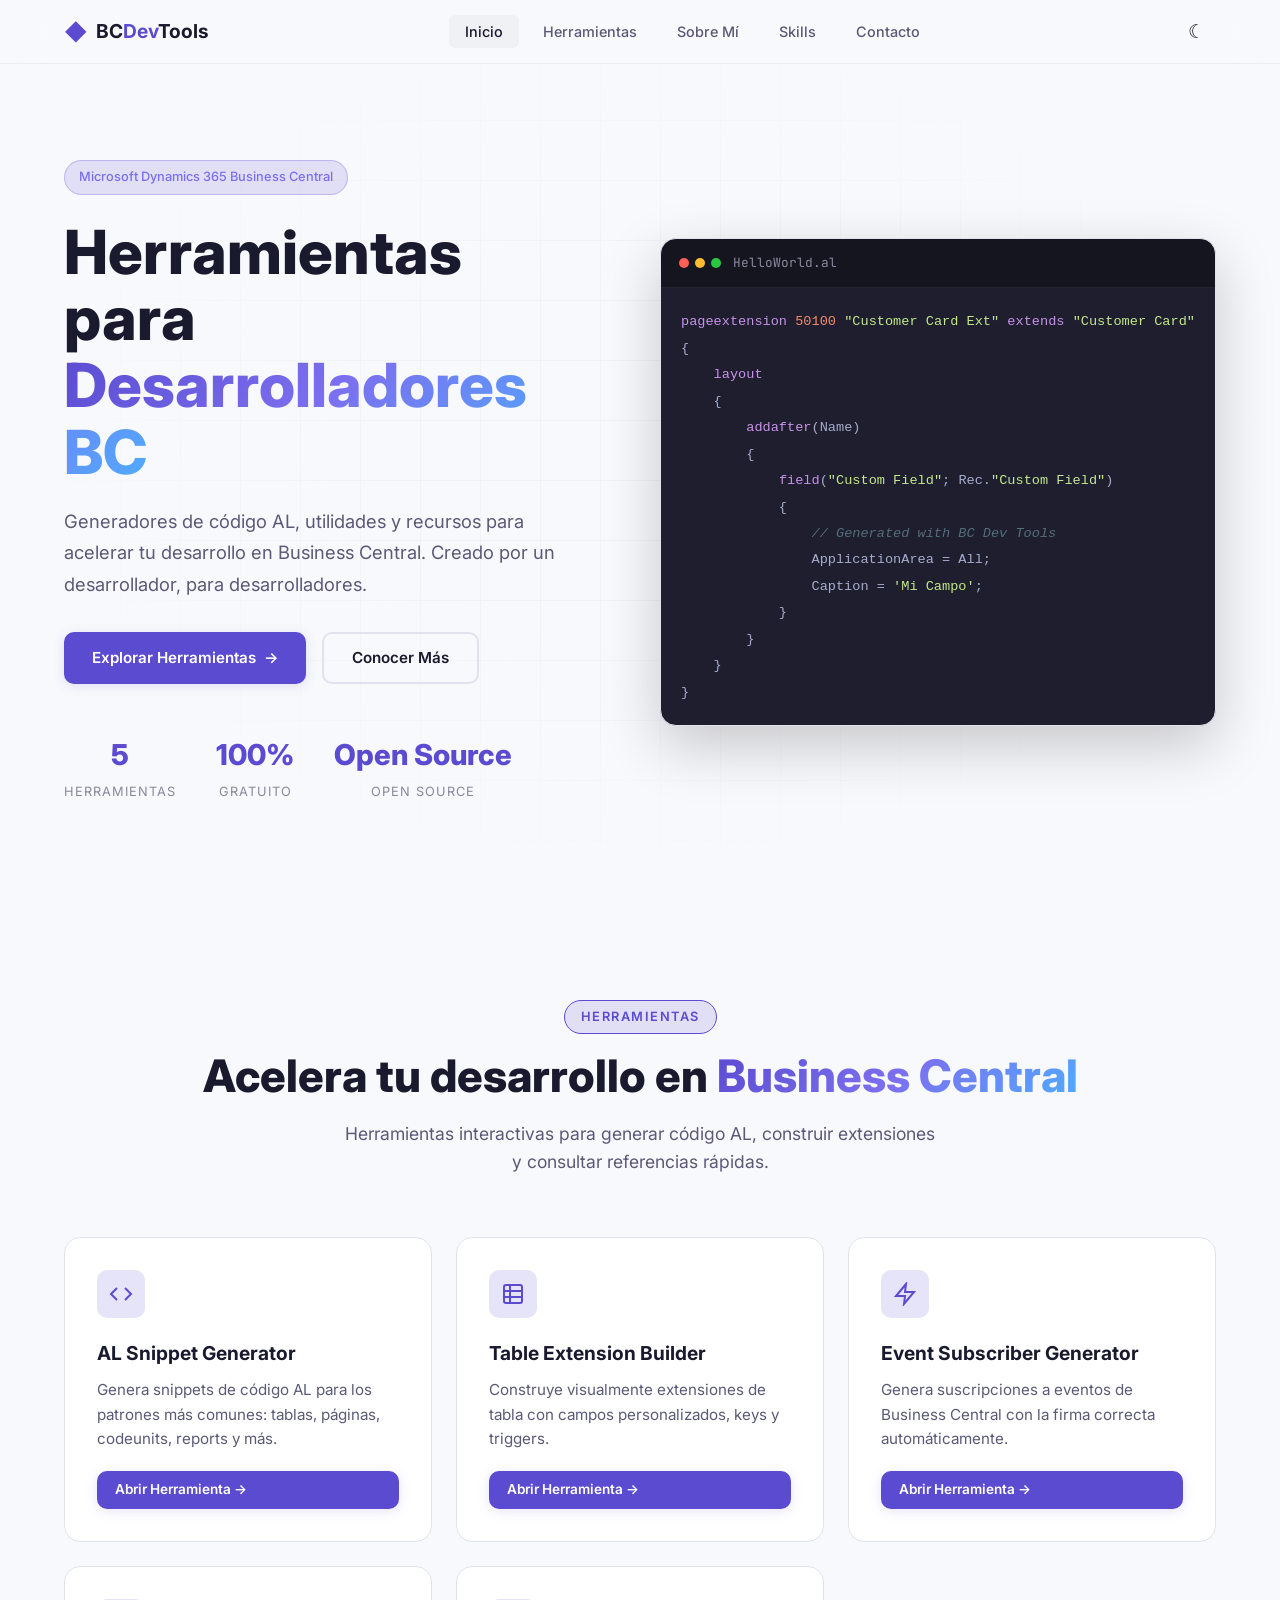
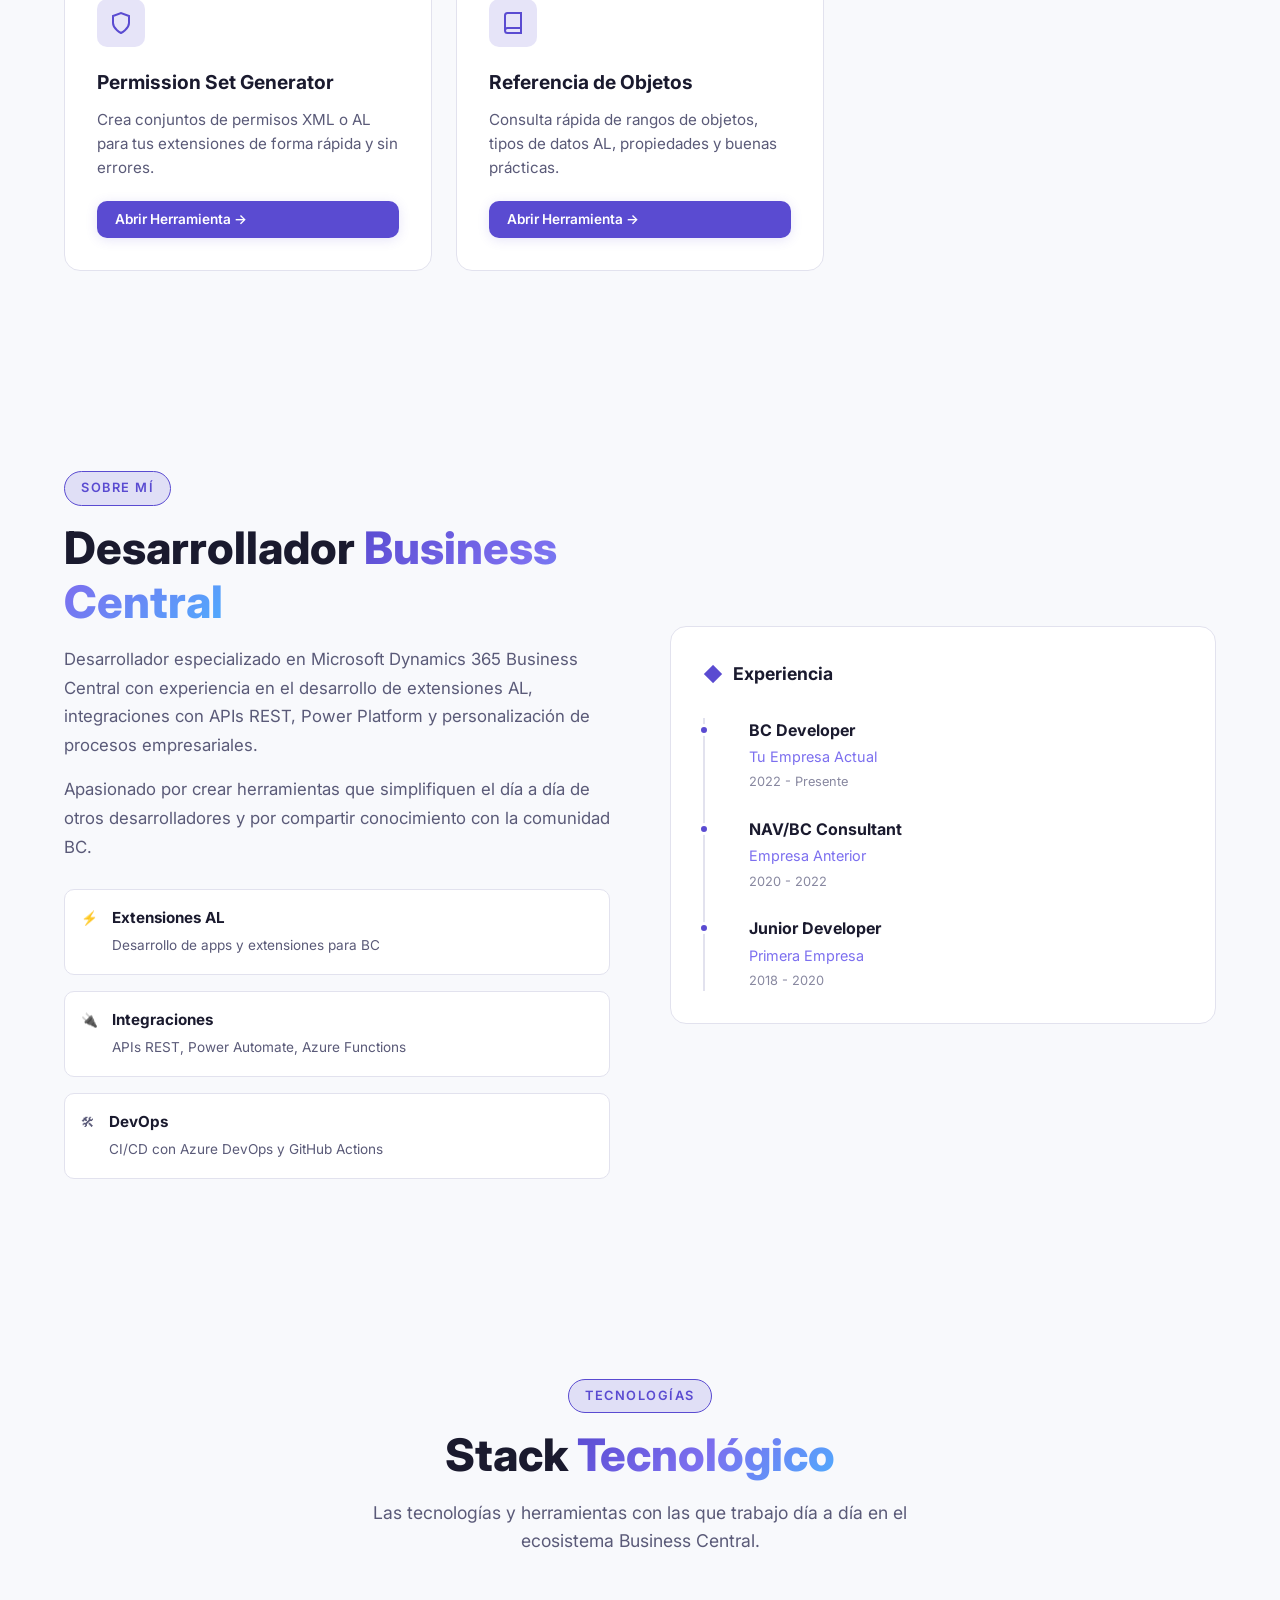
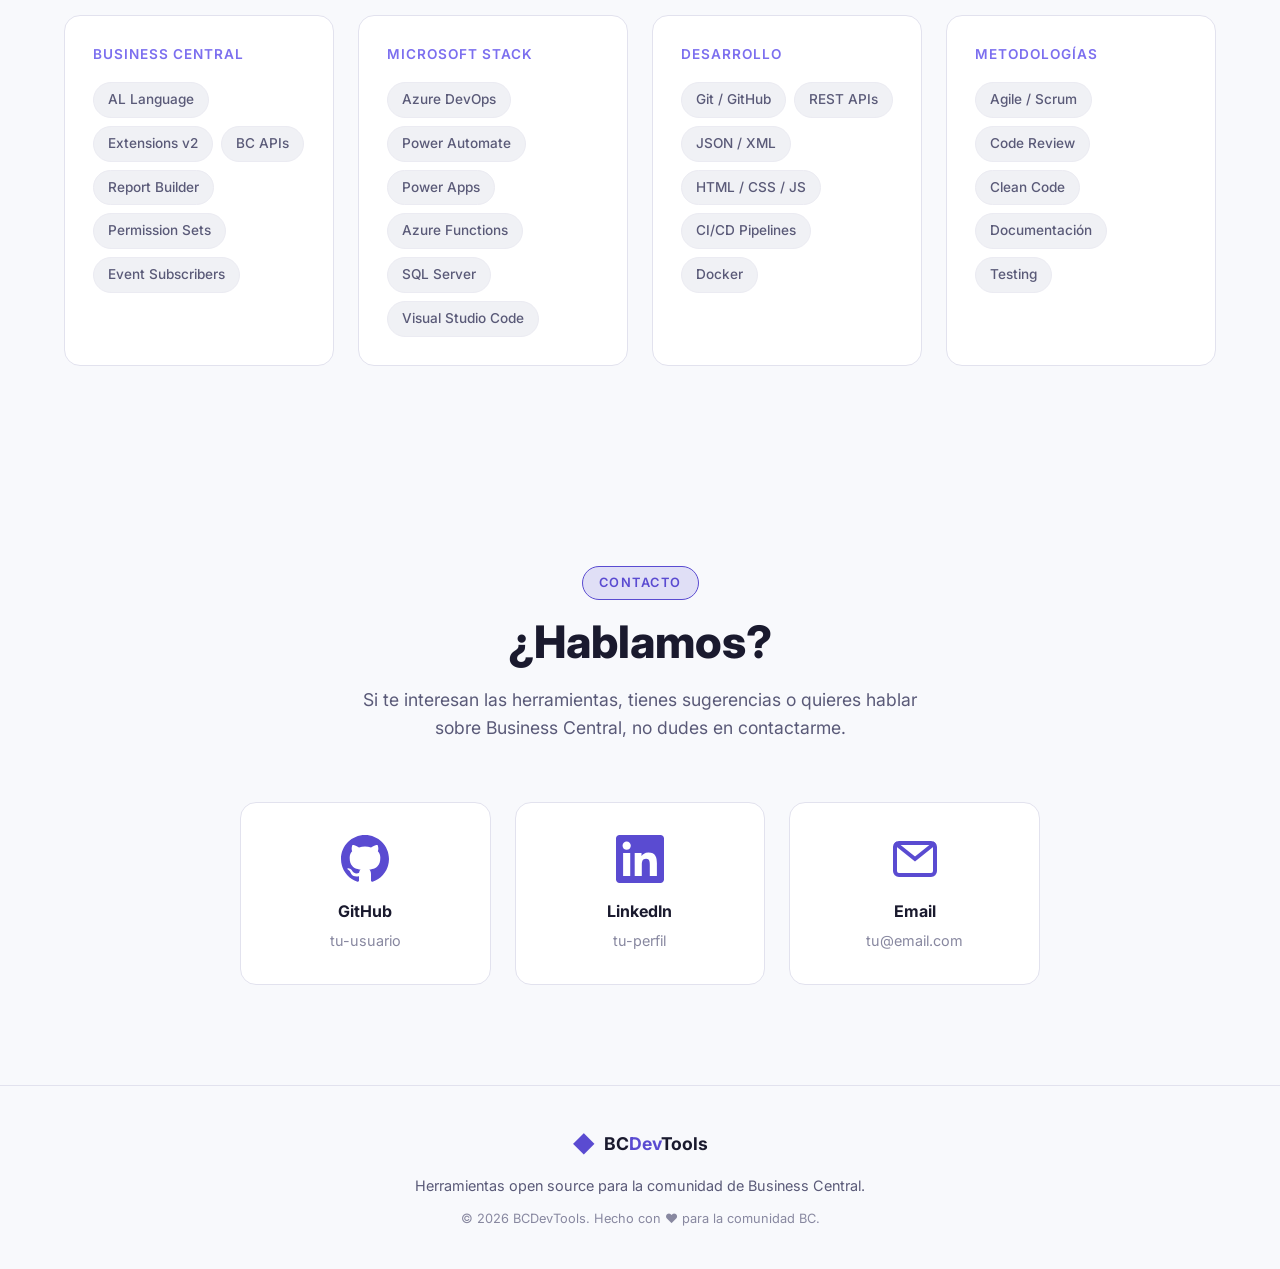
==== index.html @ c104f9b1 "Initial commit - BC Dev Tools portfolio Portfolio web con herramientas interactivas para desarrollad" ====
<!DOCTYPE html>
<html lang="es" data-theme="dark">
<head>
    <meta charset="UTF-8">
    <meta name="viewport" content="width=device-width, initial-scale=1.0">
    <meta name="description" content="Business Central Developer - Herramientas AL, Portfolio y Recursos para desarrolladores de Microsoft Dynamics 365 Business Central">
    <meta name="keywords" content="Business Central, AL Language, Microsoft Dynamics 365, ERP, Developer Tools">
    <title>BC Dev Tools | Business Central Developer Portfolio</title>
    <link rel="stylesheet" href="css/styles.css">
    <link rel="preconnect" href="https://fonts.googleapis.com">
    <link rel="preconnect" href="https://fonts.gstatic.com" crossorigin>
    <link href="https://fonts.googleapis.com/css2?family=Inter:wght@300;400;500;600;700;800&family=JetBrains+Mono:wght@400;500;600&display=swap" rel="stylesheet">
</head>
<body>
    <!-- Navigation -->
    <nav class="navbar" id="navbar">
        <div class="nav-container">
            <a href="#hero" class="nav-logo">
                <span class="logo-icon">&#9670;</span>
                <span class="logo-text">BC<span class="logo-accent">Dev</span>Tools</span>
            </a>
            <ul class="nav-links" id="navLinks">
                <li><a href="#hero" class="nav-link active">Inicio</a></li>
                <li><a href="#tools" class="nav-link">Herramientas</a></li>
                <li><a href="#about" class="nav-link">Sobre Mí</a></li>
                <li><a href="#skills" class="nav-link">Skills</a></li>
                <li><a href="#contact" class="nav-link">Contacto</a></li>
            </ul>
            <div class="nav-actions">
                <button class="theme-toggle" id="themeToggle" aria-label="Cambiar tema">
                    <span class="theme-icon sun">&#9788;</span>
                    <span class="theme-icon moon">&#9790;</span>
                </button>
                <button class="nav-hamburger" id="navHamburger" aria-label="Menú">
                    <span></span><span></span><span></span>
                </button>
            </div>
        </div>
    </nav>

    <!-- Hero Section -->
    <section class="hero" id="hero">
        <div class="hero-bg-grid"></div>
        <div class="container">
            <div class="hero-content">
                <div class="hero-badge">Microsoft Dynamics 365 Business Central</div>
                <h1 class="hero-title">
                    Herramientas para<br>
                    <span class="gradient-text">Desarrolladores BC</span>
                </h1>
                <p class="hero-subtitle">
                    Generadores de código AL, utilidades y recursos para acelerar
                    tu desarrollo en Business Central. Creado por un desarrollador, para desarrolladores.
                </p>
                <div class="hero-actions">
                    <a href="#tools" class="btn btn-primary">
                        <span>Explorar Herramientas</span>
                        <span class="btn-arrow">&rarr;</span>
                    </a>
                    <a href="#about" class="btn btn-outline">Conocer Más</a>
                </div>
                <div class="hero-stats">
                    <div class="stat">
                        <span class="stat-number" data-target="5">0</span>
                        <span class="stat-label">Herramientas</span>
                    </div>
                    <div class="stat">
                        <span class="stat-number" data-target="100" data-suffix="%">0</span>
                        <span class="stat-label">Gratuito</span>
                    </div>
                    <div class="stat">
                        <span class="stat-number" data-target="0" data-suffix="" data-text="Open Source">OS</span>
                        <span class="stat-label">Open Source</span>
                    </div>
                </div>
            </div>
            <div class="hero-visual">
                <div class="code-window">
                    <div class="code-header">
                        <div class="code-dots">
                            <span class="dot red"></span>
                            <span class="dot yellow"></span>
                            <span class="dot green"></span>
                        </div>
                        <span class="code-title">HelloWorld.al</span>
                    </div>
                    <pre class="code-body"><code><span class="kw">pageextension</span> <span class="num">50100</span> <span class="str">"Customer Card Ext"</span> <span class="kw">extends</span> <span class="str">"Customer Card"</span>
{
    <span class="kw">layout</span>
    {
        <span class="kw">addafter</span>(Name)
        {
            <span class="kw">field</span>(<span class="str">"Custom Field"</span>; Rec.<span class="str">"Custom Field"</span>)
            {
                <span class="cm">// Generated with BC Dev Tools</span>
                ApplicationArea = All;
                Caption = <span class="str">'Mi Campo'</span>;
            }
        }
    }
}</code></pre>
                </div>
            </div>
        </div>
    </section>

    <!-- Tools Section -->
    <section class="section tools-section" id="tools">
        <div class="container">
            <div class="section-header">
                <span class="section-badge">Herramientas</span>
                <h2 class="section-title">Acelera tu desarrollo en <span class="gradient-text">Business Central</span></h2>
                <p class="section-subtitle">Herramientas interactivas para generar código AL, construir extensiones y consultar referencias rápidas.</p>
            </div>

            <div class="tools-grid">
                <!-- Tool 1: AL Snippet Generator -->
                <div class="tool-card" data-tool="snippet-generator">
                    <div class="tool-card-icon">
                        <svg viewBox="0 0 24 24" fill="none" stroke="currentColor" stroke-width="2"><path d="M16 18l6-6-6-6"/><path d="M8 6l-6 6 6 6"/></svg>
                    </div>
                    <h3 class="tool-card-title">AL Snippet Generator</h3>
                    <p class="tool-card-desc">Genera snippets de código AL para los patrones más comunes: tablas, páginas, codeunits, reports y más.</p>
                    <button class="btn btn-sm btn-primary tool-open-btn" data-tool="snippet-generator">Abrir Herramienta &rarr;</button>
                </div>

                <!-- Tool 2: Table Extension Builder -->
                <div class="tool-card" data-tool="table-builder">
                    <div class="tool-card-icon">
                        <svg viewBox="0 0 24 24" fill="none" stroke="currentColor" stroke-width="2"><rect x="3" y="3" width="18" height="18" rx="2"/><path d="M3 9h18"/><path d="M3 15h18"/><path d="M9 3v18"/></svg>
                    </div>
                    <h3 class="tool-card-title">Table Extension Builder</h3>
                    <p class="tool-card-desc">Construye visualmente extensiones de tabla con campos personalizados, keys y triggers.</p>
                    <button class="btn btn-sm btn-primary tool-open-btn" data-tool="table-builder">Abrir Herramienta &rarr;</button>
                </div>

                <!-- Tool 3: Event Subscriber Generator -->
                <div class="tool-card" data-tool="event-generator">
                    <div class="tool-card-icon">
                        <svg viewBox="0 0 24 24" fill="none" stroke="currentColor" stroke-width="2"><path d="M13 2L3 14h9l-1 8 10-12h-9l1-8z"/></svg>
                    </div>
                    <h3 class="tool-card-title">Event Subscriber Generator</h3>
                    <p class="tool-card-desc">Genera suscripciones a eventos de Business Central con la firma correcta automáticamente.</p>
                    <button class="btn btn-sm btn-primary tool-open-btn" data-tool="event-generator">Abrir Herramienta &rarr;</button>
                </div>

                <!-- Tool 4: Permission Set Generator -->
                <div class="tool-card" data-tool="permission-generator">
                    <div class="tool-card-icon">
                        <svg viewBox="0 0 24 24" fill="none" stroke="currentColor" stroke-width="2"><path d="M12 22s8-4 8-10V5l-8-3-8 3v7c0 6 8 10 8 10z"/></svg>
                    </div>
                    <h3 class="tool-card-title">Permission Set Generator</h3>
                    <p class="tool-card-desc">Crea conjuntos de permisos XML o AL para tus extensiones de forma rápida y sin errores.</p>
                    <button class="btn btn-sm btn-primary tool-open-btn" data-tool="permission-generator">Abrir Herramienta &rarr;</button>
                </div>

                <!-- Tool 5: Object Reference -->
                <div class="tool-card" data-tool="object-reference">
                    <div class="tool-card-icon">
                        <svg viewBox="0 0 24 24" fill="none" stroke="currentColor" stroke-width="2"><path d="M4 19.5A2.5 2.5 0 016.5 17H20"/><path d="M6.5 2H20v20H6.5A2.5 2.5 0 014 19.5v-15A2.5 2.5 0 016.5 2z"/></svg>
                    </div>
                    <h3 class="tool-card-title">Referencia de Objetos</h3>
                    <p class="tool-card-desc">Consulta rápida de rangos de objetos, tipos de datos AL, propiedades y buenas prácticas.</p>
                    <button class="btn btn-sm btn-primary tool-open-btn" data-tool="object-reference">Abrir Herramienta &rarr;</button>
                </div>
            </div>
        </div>
    </section>

    <!-- Tool Modal / Workspace -->
    <div class="tool-modal" id="toolModal">
        <div class="tool-modal-content">
            <div class="tool-modal-header">
                <h3 class="tool-modal-title" id="toolModalTitle">Herramienta</h3>
                <button class="tool-modal-close" id="toolModalClose">&times;</button>
            </div>
            <div class="tool-modal-body" id="toolModalBody">
                <!-- Dynamic tool content loaded here -->
            </div>
        </div>
    </div>

    <!-- About Section -->
    <section class="section about-section" id="about">
        <div class="container">
            <div class="about-grid">
                <div class="about-content">
                    <span class="section-badge">Sobre Mí</span>
                    <h2 class="section-title">Desarrollador <span class="gradient-text">Business Central</span></h2>
                    <p class="about-text">
                        Desarrollador especializado en Microsoft Dynamics 365 Business Central con experiencia
                        en el desarrollo de extensiones AL, integraciones con APIs REST, Power Platform y
                        personalización de procesos empresariales.
                    </p>
                    <p class="about-text">
                        Apasionado por crear herramientas que simplifiquen el día a día de otros desarrolladores
                        y por compartir conocimiento con la comunidad BC.
                    </p>
                    <div class="about-highlights">
                        <div class="highlight">
                            <span class="highlight-icon">&#9889;</span>
                            <div>
                                <strong>Extensiones AL</strong>
                                <span>Desarrollo de apps y extensiones para BC</span>
                            </div>
                        </div>
                        <div class="highlight">
                            <span class="highlight-icon">&#128268;</span>
                            <div>
                                <strong>Integraciones</strong>
                                <span>APIs REST, Power Automate, Azure Functions</span>
                            </div>
                        </div>
                        <div class="highlight">
                            <span class="highlight-icon">&#128736;</span>
                            <div>
                                <strong>DevOps</strong>
                                <span>CI/CD con Azure DevOps y GitHub Actions</span>
                            </div>
                        </div>
                    </div>
                </div>
                <div class="about-visual">
                    <div class="experience-card">
                        <div class="exp-header">
                            <span class="exp-icon">&#9670;</span>
                            <span class="exp-title">Experiencia</span>
                        </div>
                        <div class="exp-timeline">
                            <div class="exp-item">
                                <div class="exp-dot"></div>
                                <div class="exp-info">
                                    <span class="exp-role">BC Developer</span>
                                    <span class="exp-company">Tu Empresa Actual</span>
                                    <span class="exp-date">2022 - Presente</span>
                                </div>
                            </div>
                            <div class="exp-item">
                                <div class="exp-dot"></div>
                                <div class="exp-info">
                                    <span class="exp-role">NAV/BC Consultant</span>
                                    <span class="exp-company">Empresa Anterior</span>
                                    <span class="exp-date">2020 - 2022</span>
                                </div>
                            </div>
                            <div class="exp-item">
                                <div class="exp-dot"></div>
                                <div class="exp-info">
                                    <span class="exp-role">Junior Developer</span>
                                    <span class="exp-company">Primera Empresa</span>
                                    <span class="exp-date">2018 - 2020</span>
                                </div>
                            </div>
                        </div>
                    </div>
                </div>
            </div>
        </div>
    </section>

    <!-- Skills Section -->
    <section class="section skills-section" id="skills">
        <div class="container">
            <div class="section-header">
                <span class="section-badge">Tecnologías</span>
                <h2 class="section-title">Stack <span class="gradient-text">Tecnológico</span></h2>
                <p class="section-subtitle">Las tecnologías y herramientas con las que trabajo día a día en el ecosistema Business Central.</p>
            </div>
            <div class="skills-grid">
                <div class="skill-category">
                    <h4 class="skill-cat-title">Business Central</h4>
                    <div class="skill-tags">
                        <span class="skill-tag">AL Language</span>
                        <span class="skill-tag">Extensions v2</span>
                        <span class="skill-tag">BC APIs</span>
                        <span class="skill-tag">Report Builder</span>
                        <span class="skill-tag">Permission Sets</span>
                        <span class="skill-tag">Event Subscribers</span>
                    </div>
                </div>
                <div class="skill-category">
                    <h4 class="skill-cat-title">Microsoft Stack</h4>
                    <div class="skill-tags">
                        <span class="skill-tag">Azure DevOps</span>
                        <span class="skill-tag">Power Automate</span>
                        <span class="skill-tag">Power Apps</span>
                        <span class="skill-tag">Azure Functions</span>
                        <span class="skill-tag">SQL Server</span>
                        <span class="skill-tag">Visual Studio Code</span>
                    </div>
                </div>
                <div class="skill-category">
                    <h4 class="skill-cat-title">Desarrollo</h4>
                    <div class="skill-tags">
                        <span class="skill-tag">Git / GitHub</span>
                        <span class="skill-tag">REST APIs</span>
                        <span class="skill-tag">JSON / XML</span>
                        <span class="skill-tag">HTML / CSS / JS</span>
                        <span class="skill-tag">CI/CD Pipelines</span>
                        <span class="skill-tag">Docker</span>
                    </div>
                </div>
                <div class="skill-category">
                    <h4 class="skill-cat-title">Metodologías</h4>
                    <div class="skill-tags">
                        <span class="skill-tag">Agile / Scrum</span>
                        <span class="skill-tag">Code Review</span>
                        <span class="skill-tag">Clean Code</span>
                        <span class="skill-tag">Documentación</span>
                        <span class="skill-tag">Testing</span>
                    </div>
                </div>
            </div>
        </div>
    </section>

    <!-- Contact Section -->
    <section class="section contact-section" id="contact">
        <div class="container">
            <div class="section-header">
                <span class="section-badge">Contacto</span>
                <h2 class="section-title">¿Hablamos?</h2>
                <p class="section-subtitle">Si te interesan las herramientas, tienes sugerencias o quieres hablar sobre Business Central, no dudes en contactarme.</p>
            </div>
            <div class="contact-grid">
                <a href="https://github.com/tu-usuario" target="_blank" rel="noopener" class="contact-card">
                    <div class="contact-icon">
                        <svg viewBox="0 0 24 24" fill="currentColor"><path d="M12 0c-6.626 0-12 5.373-12 12 0 5.302 3.438 9.8 8.207 11.387.599.111.793-.261.793-.577v-2.234c-3.338.726-4.033-1.416-4.033-1.416-.546-1.387-1.333-1.756-1.333-1.756-1.089-.745.083-.729.083-.729 1.205.084 1.839 1.237 1.839 1.237 1.07 1.834 2.807 1.304 3.492.997.107-.775.418-1.305.762-1.604-2.665-.305-5.467-1.334-5.467-5.931 0-1.311.469-2.381 1.236-3.221-.124-.303-.535-1.524.117-3.176 0 0 1.008-.322 3.301 1.23.957-.266 1.983-.399 3.003-.404 1.02.005 2.047.138 3.006.404 2.291-1.552 3.297-1.23 3.297-1.23.653 1.653.242 2.874.118 3.176.77.84 1.235 1.911 1.235 3.221 0 4.609-2.807 5.624-5.479 5.921.43.372.823 1.102.823 2.222v3.293c0 .319.192.694.801.576 4.765-1.589 8.199-6.086 8.199-11.386 0-6.627-5.373-12-12-12z"/></svg>
                    </div>
                    <span class="contact-label">GitHub</span>
                    <span class="contact-value">tu-usuario</span>
                </a>
                <a href="https://linkedin.com/in/tu-perfil" target="_blank" rel="noopener" class="contact-card">
                    <div class="contact-icon">
                        <svg viewBox="0 0 24 24" fill="currentColor"><path d="M20.447 20.452h-3.554v-5.569c0-1.328-.027-3.037-1.852-3.037-1.853 0-2.136 1.445-2.136 2.939v5.667H9.351V9h3.414v1.561h.046c.477-.9 1.637-1.85 3.37-1.85 3.601 0 4.267 2.37 4.267 5.455v6.286zM5.337 7.433c-1.144 0-2.063-.926-2.063-2.065 0-1.138.92-2.063 2.063-2.063 1.14 0 2.064.925 2.064 2.063 0 1.139-.925 2.065-2.064 2.065zm1.782 13.019H3.555V9h3.564v11.452zM22.225 0H1.771C.792 0 0 .774 0 1.729v20.542C0 23.227.792 24 1.771 24h20.451C23.2 24 24 23.227 24 22.271V1.729C24 .774 23.2 0 22.222 0h.003z"/></svg>
                    </div>
                    <span class="contact-label">LinkedIn</span>
                    <span class="contact-value">tu-perfil</span>
                </a>
                <a href="mailto:tu@email.com" class="contact-card">
                    <div class="contact-icon">
                        <svg viewBox="0 0 24 24" fill="none" stroke="currentColor" stroke-width="2"><rect x="2" y="4" width="20" height="16" rx="2"/><path d="M22 4l-10 8L2 4"/></svg>
                    </div>
                    <span class="contact-label">Email</span>
                    <span class="contact-value">tu@email.com</span>
                </a>
            </div>
        </div>
    </section>

    <!-- Footer -->
    <footer class="footer">
        <div class="container">
            <div class="footer-content">
                <div class="footer-logo">
                    <span class="logo-icon">&#9670;</span>
                    <span class="logo-text">BC<span class="logo-accent">Dev</span>Tools</span>
                </div>
                <p class="footer-text">Herramientas open source para la comunidad de Business Central.</p>
                <p class="footer-copy">&copy; 2026 BCDevTools. Hecho con &hearts; para la comunidad BC.</p>
            </div>
        </div>
    </footer>

    <script src="js/tools/snippet-generator.js"></script>
    <script src="js/tools/table-builder.js"></script>
    <script src="js/tools/event-generator.js"></script>
    <script src="js/tools/permission-generator.js"></script>
    <script src="js/tools/object-reference.js"></script>
    <script src="js/app.js"></script>
</body>
</html>
---- css/styles.css ----
/* ============================================
   CSS Variables & Themes
   ============================================ */
:root {
    --font-sans: 'Inter', -apple-system, BlinkMacSystemFont, sans-serif;
    --font-mono: 'JetBrains Mono', 'Fira Code', monospace;

    --radius-sm: 6px;
    --radius-md: 10px;
    --radius-lg: 16px;
    --radius-xl: 24px;

    --shadow-sm: 0 1px 3px rgba(0, 0, 0, 0.08);
    --shadow-md: 0 4px 12px rgba(0, 0, 0, 0.12);
    --shadow-lg: 0 8px 30px rgba(0, 0, 0, 0.16);
    --shadow-xl: 0 20px 60px rgba(0, 0, 0, 0.2);

    --transition-fast: 150ms ease;
    --transition-base: 250ms ease;
    --transition-slow: 400ms ease;

    --nav-height: 64px;
}

[data-theme="dark"] {
    --bg-primary: #0a0a0f;
    --bg-secondary: #12121a;
    --bg-tertiary: #1a1a26;
    --bg-card: #15151f;
    --bg-card-hover: #1c1c2a;
    --bg-elevated: #1e1e2e;

    --text-primary: #e8e8f0;
    --text-secondary: #9898b0;
    --text-tertiary: #6a6a82;
    --text-inverse: #0a0a0f;

    --border-primary: #2a2a3c;
    --border-secondary: #22222f;

    --accent-primary: #6c5ce7;
    --accent-secondary: #a29bfe;
    --accent-gradient: linear-gradient(135deg, #6c5ce7 0%, #a29bfe 50%, #74b9ff 100%);
    --accent-glow: rgba(108, 92, 231, 0.3);

    --success: #00b894;
    --warning: #fdcb6e;
    --error: #ff7675;

    --code-bg: #0d0d14;
    --code-kw: #c792ea;
    --code-str: #c3e88d;
    --code-num: #f78c6c;
    --code-cm: #546e7a;

    --nav-bg: rgba(10, 10, 15, 0.85);
}

[data-theme="light"] {
    --bg-primary: #f8f9fc;
    --bg-secondary: #ffffff;
    --bg-tertiary: #f0f1f5;
    --bg-card: #ffffff;
    --bg-card-hover: #f5f5fa;
    --bg-elevated: #ffffff;

    --text-primary: #1a1a2e;
    --text-secondary: #5a5a78;
    --text-tertiary: #8888a0;
    --text-inverse: #ffffff;

    --border-primary: #e2e2ee;
    --border-secondary: #ebebf2;

    --accent-primary: #5a4bd1;
    --accent-secondary: #7c6fef;
    --accent-gradient: linear-gradient(135deg, #5a4bd1 0%, #7c6fef 50%, #4facfe 100%);
    --accent-glow: rgba(90, 75, 209, 0.15);

    --success: #00a884;
    --warning: #e8b830;
    --error: #e05050;

    --code-bg: #1e1e2e;
    --code-kw: #c792ea;
    --code-str: #c3e88d;
    --code-num: #f78c6c;
    --code-cm: #546e7a;

    --nav-bg: rgba(248, 249, 252, 0.85);
}

/* ============================================
   Reset & Base
   ============================================ */
*, *::before, *::after {
    margin: 0;
    padding: 0;
    box-sizing: border-box;
}

html {
    scroll-behavior: smooth;
    scroll-padding-top: var(--nav-height);
}

body {
    font-family: var(--font-sans);
    background: var(--bg-primary);
    color: var(--text-primary);
    line-height: 1.6;
    overflow-x: hidden;
    -webkit-font-smoothing: antialiased;
}

a {
    color: inherit;
    text-decoration: none;
}

ul { list-style: none; }
img { max-width: 100%; display: block; }
button { cursor: pointer; border: none; background: none; font: inherit; color: inherit; }

.container {
    max-width: 1200px;
    margin: 0 auto;
    padding: 0 24px;
}

.section {
    padding: 100px 0;
}

/* ============================================
   Typography
   ============================================ */
.gradient-text {
    background: var(--accent-gradient);
    -webkit-background-clip: text;
    -webkit-text-fill-color: transparent;
    background-clip: text;
}

.section-header {
    text-align: center;
    margin-bottom: 60px;
}

.section-badge {
    display: inline-block;
    padding: 6px 16px;
    border-radius: 100px;
    font-size: 0.8rem;
    font-weight: 600;
    text-transform: uppercase;
    letter-spacing: 1.5px;
    color: var(--accent-primary);
    background: var(--accent-glow);
    border: 1px solid var(--accent-primary);
    margin-bottom: 16px;
}

.section-title {
    font-size: clamp(2rem, 4vw, 2.8rem);
    font-weight: 800;
    line-height: 1.2;
    margin-bottom: 16px;
}

.section-subtitle {
    font-size: 1.1rem;
    color: var(--text-secondary);
    max-width: 600px;
    margin: 0 auto;
}

/* ============================================
   Buttons
   ============================================ */
.btn {
    display: inline-flex;
    align-items: center;
    gap: 8px;
    padding: 12px 28px;
    border-radius: var(--radius-md);
    font-weight: 600;
    font-size: 0.95rem;
    transition: all var(--transition-base);
    white-space: nowrap;
}

.btn-primary {
    background: var(--accent-primary);
    color: #fff;
    box-shadow: 0 2px 12px var(--accent-glow);
}

.btn-primary:hover {
    background: var(--accent-secondary);
    transform: translateY(-1px);
    box-shadow: 0 4px 20px var(--accent-glow);
}

.btn-outline {
    border: 2px solid var(--border-primary);
    color: var(--text-primary);
}

.btn-outline:hover {
    border-color: var(--accent-primary);
    color: var(--accent-primary);
}

.btn-sm {
    padding: 8px 18px;
    font-size: 0.85rem;
}

.btn-arrow {
    transition: transform var(--transition-fast);
}

.btn:hover .btn-arrow {
    transform: translateX(4px);
}

/* ============================================
   Navigation
   ============================================ */
.navbar {
    position: fixed;
    top: 0;
    left: 0;
    right: 0;
    height: var(--nav-height);
    background: var(--nav-bg);
    backdrop-filter: blur(20px);
    -webkit-backdrop-filter: blur(20px);
    border-bottom: 1px solid var(--border-secondary);
    z-index: 1000;
    transition: all var(--transition-base);
}

.navbar.scrolled {
    box-shadow: var(--shadow-md);
}

.nav-container {
    max-width: 1200px;
    margin: 0 auto;
    padding: 0 24px;
    height: 100%;
    display: flex;
    align-items: center;
    justify-content: space-between;
}

.nav-logo {
    display: flex;
    align-items: center;
    gap: 8px;
    font-weight: 700;
    font-size: 1.2rem;
}

.logo-icon {
    color: var(--accent-primary);
    font-size: 1.4rem;
}

.logo-accent {
    color: var(--accent-primary);
}

.nav-links {
    display: flex;
    gap: 8px;
}

.nav-link {
    padding: 8px 16px;
    border-radius: var(--radius-sm);
    font-size: 0.9rem;
    font-weight: 500;
    color: var(--text-secondary);
    transition: all var(--transition-fast);
}

.nav-link:hover,
.nav-link.active {
    color: var(--text-primary);
    background: var(--bg-tertiary);
}

.nav-actions {
    display: flex;
    align-items: center;
    gap: 8px;
}

.theme-toggle {
    width: 40px;
    height: 40px;
    border-radius: var(--radius-sm);
    display: flex;
    align-items: center;
    justify-content: center;
    transition: all var(--transition-fast);
    position: relative;
}

.theme-toggle:hover {
    background: var(--bg-tertiary);
}

.theme-icon {
    font-size: 1.2rem;
    position: absolute;
    transition: all var(--transition-base);
}

[data-theme="dark"] .theme-icon.sun { opacity: 1; transform: rotate(0); }
[data-theme="dark"] .theme-icon.moon { opacity: 0; transform: rotate(-90deg); }
[data-theme="light"] .theme-icon.sun { opacity: 0; transform: rotate(90deg); }
[data-theme="light"] .theme-icon.moon { opacity: 1; transform: rotate(0); }

.nav-hamburger {
    display: none;
    flex-direction: column;
    gap: 5px;
    width: 28px;
    padding: 4px 0;
}

.nav-hamburger span {
    display: block;
    height: 2px;
    background: var(--text-primary);
    border-radius: 2px;
    transition: all var(--transition-base);
}

.nav-hamburger.active span:nth-child(1) { transform: rotate(45deg) translate(5px, 5px); }
.nav-hamburger.active span:nth-child(2) { opacity: 0; }
.nav-hamburger.active span:nth-child(3) { transform: rotate(-45deg) translate(5px, -5px); }

/* ============================================
   Hero
   ============================================ */
.hero {
    min-height: 100vh;
    display: flex;
    align-items: center;
    padding-top: var(--nav-height);
    position: relative;
    overflow: hidden;
}

.hero-bg-grid {
    position: absolute;
    inset: 0;
    background-image:
        linear-gradient(var(--border-secondary) 1px, transparent 1px),
        linear-gradient(90deg, var(--border-secondary) 1px, transparent 1px);
    background-size: 60px 60px;
    mask-image: radial-gradient(ellipse at center, black 30%, transparent 70%);
    -webkit-mask-image: radial-gradient(ellipse at center, black 30%, transparent 70%);
    opacity: 0.5;
}

.hero .container {
    display: grid;
    grid-template-columns: 1fr 1fr;
    gap: 60px;
    align-items: center;
    position: relative;
    z-index: 1;
}

.hero-badge {
    display: inline-block;
    padding: 6px 14px;
    border-radius: 100px;
    font-size: 0.8rem;
    font-weight: 500;
    color: var(--accent-secondary);
    background: var(--accent-glow);
    border: 1px solid rgba(108, 92, 231, 0.3);
    margin-bottom: 24px;
}

.hero-title {
    font-size: clamp(2.5rem, 5vw, 3.8rem);
    font-weight: 800;
    line-height: 1.1;
    margin-bottom: 20px;
}

.hero-subtitle {
    font-size: 1.15rem;
    color: var(--text-secondary);
    line-height: 1.7;
    margin-bottom: 32px;
    max-width: 520px;
}

.hero-actions {
    display: flex;
    gap: 16px;
    margin-bottom: 48px;
}

.hero-stats {
    display: flex;
    gap: 40px;
}

.stat {
    text-align: center;
}

.stat-number {
    display: block;
    font-size: 1.8rem;
    font-weight: 800;
    color: var(--accent-primary);
}

.stat-label {
    font-size: 0.8rem;
    color: var(--text-tertiary);
    text-transform: uppercase;
    letter-spacing: 1px;
}

/* Code Window */
.code-window {
    background: var(--code-bg);
    border-radius: var(--radius-lg);
    overflow: hidden;
    box-shadow: var(--shadow-xl);
    border: 1px solid var(--border-primary);
}

.code-header {
    display: flex;
    align-items: center;
    gap: 12px;
    padding: 14px 18px;
    background: rgba(0, 0, 0, 0.3);
    border-bottom: 1px solid rgba(255, 255, 255, 0.06);
}

.code-dots {
    display: flex;
    gap: 6px;
}

.dot {
    width: 10px;
    height: 10px;
    border-radius: 50%;
}

.dot.red { background: #ff5f57; }
.dot.yellow { background: #febc2e; }
.dot.green { background: #28c840; }

.code-title {
    font-family: var(--font-mono);
    font-size: 0.8rem;
    color: var(--text-tertiary);
}

.code-body {
    padding: 20px;
    overflow-x: auto;
    font-family: var(--font-mono);
    font-size: 0.85rem;
    line-height: 1.8;
    color: #a6accd;
}

.code-body .kw { color: var(--code-kw); }
.code-body .str { color: var(--code-str); }
.code-body .num { color: var(--code-num); }
.code-body .cm { color: var(--code-cm); font-style: italic; }

/* ============================================
   Tools Section
   ============================================ */
.tools-grid {
    display: grid;
    grid-template-columns: repeat(auto-fill, minmax(340px, 1fr));
    gap: 24px;
}

.tool-card {
    background: var(--bg-card);
    border: 1px solid var(--border-primary);
    border-radius: var(--radius-lg);
    padding: 32px;
    transition: all var(--transition-base);
    display: flex;
    flex-direction: column;
}

.tool-card:hover {
    background: var(--bg-card-hover);
    border-color: var(--accent-primary);
    transform: translateY(-4px);
    box-shadow: 0 8px 30px var(--accent-glow);
}

.tool-card-icon {
    width: 48px;
    height: 48px;
    border-radius: var(--radius-md);
    background: var(--accent-glow);
    display: flex;
    align-items: center;
    justify-content: center;
    margin-bottom: 20px;
}

.tool-card-icon svg {
    width: 24px;
    height: 24px;
    color: var(--accent-primary);
}

.tool-card-title {
    font-size: 1.2rem;
    font-weight: 700;
    margin-bottom: 10px;
}

.tool-card-desc {
    color: var(--text-secondary);
    font-size: 0.95rem;
    line-height: 1.6;
    margin-bottom: 20px;
    flex: 1;
}

/* ============================================
   Tool Modal
   ============================================ */
.tool-modal {
    position: fixed;
    inset: 0;
    z-index: 2000;
    display: flex;
    align-items: center;
    justify-content: center;
    background: rgba(0, 0, 0, 0.6);
    backdrop-filter: blur(8px);
    opacity: 0;
    visibility: hidden;
    transition: all var(--transition-base);
}

.tool-modal.active {
    opacity: 1;
    visibility: visible;
}

.tool-modal-content {
    width: 90%;
    max-width: 900px;
    max-height: 85vh;
    background: var(--bg-elevated);
    border: 1px solid var(--border-primary);
    border-radius: var(--radius-xl);
    overflow: hidden;
    display: flex;
    flex-direction: column;
    transform: translateY(20px) scale(0.98);
    transition: all var(--transition-base);
}

.tool-modal.active .tool-modal-content {
    transform: translateY(0) scale(1);
}

.tool-modal-header {
    display: flex;
    align-items: center;
    justify-content: space-between;
    padding: 20px 28px;
    border-bottom: 1px solid var(--border-primary);
}

.tool-modal-title {
    font-size: 1.2rem;
    font-weight: 700;
}

.tool-modal-close {
    width: 36px;
    height: 36px;
    border-radius: var(--radius-sm);
    display: flex;
    align-items: center;
    justify-content: center;
    font-size: 1.5rem;
    color: var(--text-tertiary);
    transition: all var(--transition-fast);
}

.tool-modal-close:hover {
    background: var(--bg-tertiary);
    color: var(--text-primary);
}

.tool-modal-body {
    padding: 28px;
    overflow-y: auto;
    flex: 1;
}

/* Tool Form Styles */
.tool-form-group {
    margin-bottom: 20px;
}

.tool-form-group label {
    display: block;
    font-size: 0.85rem;
    font-weight: 600;
    color: var(--text-secondary);
    margin-bottom: 6px;
    text-transform: uppercase;
    letter-spacing: 0.5px;
}

.tool-input,
.tool-select,
.tool-textarea {
    width: 100%;
    padding: 10px 14px;
    background: var(--bg-tertiary);
    border: 1px solid var(--border-primary);
    border-radius: var(--radius-sm);
    color: var(--text-primary);
    font-family: var(--font-sans);
    font-size: 0.95rem;
    transition: border-color var(--transition-fast);
}

.tool-input:focus,
.tool-select:focus,
.tool-textarea:focus {
    outline: none;
    border-color: var(--accent-primary);
    box-shadow: 0 0 0 3px var(--accent-glow);
}

.tool-textarea {
    font-family: var(--font-mono);
    font-size: 0.85rem;
    line-height: 1.6;
    resize: vertical;
    min-height: 120px;
}

.tool-select {
    appearance: none;
    background-image: url("data:image/svg+xml,%3Csvg xmlns='http://www.w3.org/2000/svg' width='12' height='12' fill='%239898b0' viewBox='0 0 16 16'%3E%3Cpath d='M8 11L3 6h10z'/%3E%3C/svg%3E");
    background-repeat: no-repeat;
    background-position: right 12px center;
    padding-right: 36px;
}

.tool-row {
    display: grid;
    grid-template-columns: 1fr 1fr;
    gap: 16px;
}

.tool-output {
    background: var(--code-bg);
    border: 1px solid var(--border-primary);
    border-radius: var(--radius-md);
    overflow: hidden;
    margin-top: 20px;
}

.tool-output-header {
    display: flex;
    align-items: center;
    justify-content: space-between;
    padding: 10px 16px;
    background: rgba(0, 0, 0, 0.2);
    border-bottom: 1px solid rgba(255, 255, 255, 0.06);
}

.tool-output-title {
    font-family: var(--font-mono);
    font-size: 0.8rem;
    color: var(--text-tertiary);
}

.tool-copy-btn {
    padding: 4px 12px;
    font-size: 0.75rem;
    font-weight: 600;
    color: var(--accent-secondary);
    background: var(--accent-glow);
    border-radius: var(--radius-sm);
    transition: all var(--transition-fast);
}

.tool-copy-btn:hover {
    background: var(--accent-primary);
    color: #fff;
}

.tool-output-code {
    padding: 16px;
    font-family: var(--font-mono);
    font-size: 0.85rem;
    line-height: 1.7;
    color: #a6accd;
    white-space: pre;
    overflow-x: auto;
    min-height: 100px;
}

.tool-fields-list {
    display: flex;
    flex-direction: column;
    gap: 8px;
    margin-bottom: 16px;
}

.tool-field-row {
    display: grid;
    grid-template-columns: 80px 1fr 1fr 40px;
    gap: 8px;
    align-items: center;
}

.tool-field-row .tool-input,
.tool-field-row .tool-select {
    padding: 8px 10px;
    font-size: 0.85rem;
}

.tool-remove-btn {
    width: 32px;
    height: 32px;
    border-radius: var(--radius-sm);
    display: flex;
    align-items: center;
    justify-content: center;
    color: var(--error);
    font-size: 1.2rem;
    transition: background var(--transition-fast);
}

.tool-remove-btn:hover {
    background: rgba(255, 118, 117, 0.1);
}

.tool-add-btn {
    display: inline-flex;
    align-items: center;
    gap: 6px;
    padding: 8px 16px;
    font-size: 0.85rem;
    font-weight: 600;
    color: var(--accent-primary);
    border: 1px dashed var(--accent-primary);
    border-radius: var(--radius-sm);
    transition: all var(--transition-fast);
}

.tool-add-btn:hover {
    background: var(--accent-glow);
}

/* Checkbox group for permissions */
.tool-checkbox-group {
    display: grid;
    grid-template-columns: repeat(auto-fill, minmax(200px, 1fr));
    gap: 8px;
}

.tool-checkbox-label {
    display: flex;
    align-items: center;
    gap: 8px;
    padding: 8px 12px;
    border-radius: var(--radius-sm);
    background: var(--bg-tertiary);
    cursor: pointer;
    font-size: 0.9rem;
    transition: background var(--transition-fast);
}

.tool-checkbox-label:hover {
    background: var(--bg-card-hover);
}

.tool-checkbox-label input[type="checkbox"] {
    accent-color: var(--accent-primary);
}

/* Reference cards */
.ref-grid {
    display: grid;
    grid-template-columns: repeat(auto-fill, minmax(280px, 1fr));
    gap: 16px;
}

.ref-card {
    background: var(--bg-tertiary);
    border: 1px solid var(--border-primary);
    border-radius: var(--radius-md);
    padding: 20px;
}

.ref-card h4 {
    font-size: 1rem;
    margin-bottom: 12px;
    color: var(--accent-secondary);
}

.ref-card table {
    width: 100%;
    border-collapse: collapse;
    font-size: 0.85rem;
}

.ref-card th,
.ref-card td {
    text-align: left;
    padding: 6px 8px;
    border-bottom: 1px solid var(--border-secondary);
}

.ref-card th {
    color: var(--text-tertiary);
    font-weight: 600;
    font-size: 0.75rem;
    text-transform: uppercase;
    letter-spacing: 0.5px;
}

.ref-card td {
    color: var(--text-secondary);
}

.ref-card td:first-child {
    font-family: var(--font-mono);
    font-size: 0.8rem;
    color: var(--accent-secondary);
}

/* Tabs for reference */
.tool-tabs {
    display: flex;
    gap: 4px;
    margin-bottom: 24px;
    border-bottom: 1px solid var(--border-primary);
    padding-bottom: 0;
}

.tool-tab {
    padding: 10px 20px;
    font-size: 0.9rem;
    font-weight: 500;
    color: var(--text-tertiary);
    border-bottom: 2px solid transparent;
    margin-bottom: -1px;
    transition: all var(--transition-fast);
}

.tool-tab:hover {
    color: var(--text-secondary);
}

.tool-tab.active {
    color: var(--accent-primary);
    border-bottom-color: var(--accent-primary);
}

.tool-tab-content {
    display: none;
}

.tool-tab-content.active {
    display: block;
}

/* ============================================
   About Section
   ============================================ */
.about-grid {
    display: grid;
    grid-template-columns: 1fr 1fr;
    gap: 60px;
    align-items: center;
}

.about-text {
    color: var(--text-secondary);
    font-size: 1.05rem;
    line-height: 1.7;
    margin-bottom: 16px;
}

.about-highlights {
    display: flex;
    flex-direction: column;
    gap: 16px;
    margin-top: 28px;
}

.highlight {
    display: flex;
    align-items: flex-start;
    gap: 14px;
    padding: 16px;
    background: var(--bg-card);
    border: 1px solid var(--border-primary);
    border-radius: var(--radius-md);
}

.highlight-icon {
    font-size: 1.3rem;
    flex-shrink: 0;
    margin-top: 2px;
}

.highlight strong {
    display: block;
    font-size: 0.95rem;
    margin-bottom: 2px;
}

.highlight span {
    font-size: 0.85rem;
    color: var(--text-secondary);
}

.experience-card {
    background: var(--bg-card);
    border: 1px solid var(--border-primary);
    border-radius: var(--radius-lg);
    padding: 32px;
}

.exp-header {
    display: flex;
    align-items: center;
    gap: 10px;
    margin-bottom: 28px;
}

.exp-icon {
    color: var(--accent-primary);
    font-size: 1.2rem;
}

.exp-title {
    font-size: 1.1rem;
    font-weight: 700;
}

.exp-timeline {
    display: flex;
    flex-direction: column;
    gap: 24px;
    padding-left: 20px;
    border-left: 2px solid var(--border-primary);
}

.exp-item {
    position: relative;
    padding-left: 24px;
}

.exp-dot {
    position: absolute;
    left: -27px;
    top: 6px;
    width: 12px;
    height: 12px;
    border-radius: 50%;
    background: var(--accent-primary);
    border: 3px solid var(--bg-card);
}

.exp-role {
    display: block;
    font-weight: 700;
    font-size: 1rem;
}

.exp-company {
    display: block;
    color: var(--accent-secondary);
    font-size: 0.9rem;
    margin-top: 2px;
}

.exp-date {
    display: block;
    color: var(--text-tertiary);
    font-size: 0.8rem;
    margin-top: 4px;
}

/* ============================================
   Skills Section
   ============================================ */
.skills-grid {
    display: grid;
    grid-template-columns: repeat(auto-fill, minmax(260px, 1fr));
    gap: 24px;
}

.skill-category {
    background: var(--bg-card);
    border: 1px solid var(--border-primary);
    border-radius: var(--radius-lg);
    padding: 28px;
}

.skill-cat-title {
    font-size: 0.85rem;
    font-weight: 600;
    text-transform: uppercase;
    letter-spacing: 1px;
    color: var(--accent-secondary);
    margin-bottom: 16px;
}

.skill-tags {
    display: flex;
    flex-wrap: wrap;
    gap: 8px;
}

.skill-tag {
    padding: 6px 14px;
    border-radius: 100px;
    font-size: 0.85rem;
    font-weight: 500;
    background: var(--bg-tertiary);
    color: var(--text-secondary);
    border: 1px solid var(--border-secondary);
    transition: all var(--transition-fast);
}

.skill-tag:hover {
    border-color: var(--accent-primary);
    color: var(--accent-primary);
    background: var(--accent-glow);
}

/* ============================================
   Contact Section
   ============================================ */
.contact-grid {
    display: grid;
    grid-template-columns: repeat(auto-fill, minmax(240px, 1fr));
    gap: 24px;
    max-width: 800px;
    margin: 0 auto;
}

.contact-card {
    display: flex;
    flex-direction: column;
    align-items: center;
    text-align: center;
    padding: 32px 24px;
    background: var(--bg-card);
    border: 1px solid var(--border-primary);
    border-radius: var(--radius-lg);
    transition: all var(--transition-base);
}

.contact-card:hover {
    border-color: var(--accent-primary);
    transform: translateY(-4px);
    box-shadow: 0 8px 30px var(--accent-glow);
}

.contact-icon {
    width: 48px;
    height: 48px;
    margin-bottom: 16px;
    color: var(--accent-primary);
}

.contact-icon svg {
    width: 100%;
    height: 100%;
}

.contact-label {
    font-weight: 700;
    font-size: 1rem;
    margin-bottom: 4px;
}

.contact-value {
    color: var(--text-tertiary);
    font-size: 0.9rem;
}

/* ============================================
   Footer
   ============================================ */
.footer {
    padding: 40px 0;
    border-top: 1px solid var(--border-primary);
    text-align: center;
}

.footer-content {
    display: flex;
    flex-direction: column;
    align-items: center;
    gap: 12px;
}

.footer-logo {
    display: flex;
    align-items: center;
    gap: 8px;
    font-weight: 700;
    font-size: 1.1rem;
}

.footer-text {
    color: var(--text-secondary);
    font-size: 0.9rem;
}

.footer-copy {
    color: var(--text-tertiary);
    font-size: 0.8rem;
}

/* ============================================
   Animations
   ============================================ */
@keyframes fadeInUp {
    from { opacity: 0; transform: translateY(30px); }
    to { opacity: 1; transform: translateY(0); }
}

.hero-content > * {
    animation: fadeInUp 0.6s ease forwards;
    opacity: 0;
}

.hero-content > *:nth-child(1) { animation-delay: 0.1s; }
.hero-content > *:nth-child(2) { animation-delay: 0.2s; }
.hero-content > *:nth-child(3) { animation-delay: 0.3s; }
.hero-content > *:nth-child(4) { animation-delay: 0.4s; }
.hero-content > *:nth-child(5) { animation-delay: 0.5s; }

.hero-visual {
    animation: fadeInUp 0.8s ease 0.3s forwards;
    opacity: 0;
}

.fade-in {
    opacity: 0;
    transform: translateY(20px);
    transition: opacity 0.6s ease, transform 0.6s ease;
}

.fade-in.visible {
    opacity: 1;
    transform: translateY(0);
}

/* ============================================
   Responsive
   ============================================ */
@media (max-width: 900px) {
    .hero .container {
        grid-template-columns: 1fr;
        text-align: center;
    }

    .hero-subtitle { margin: 0 auto 32px; }
    .hero-actions { justify-content: center; }
    .hero-stats { justify-content: center; }
    .hero-visual { display: none; }

    .about-grid {
        grid-template-columns: 1fr;
    }

    .tools-grid {
        grid-template-columns: 1fr;
    }

    .tool-row {
        grid-template-columns: 1fr;
    }

    .tool-field-row {
        grid-template-columns: 60px 1fr 1fr 32px;
    }
}

@media (max-width: 768px) {
    .nav-links {
        position: fixed;
        top: var(--nav-height);
        left: 0;
        right: 0;
        background: var(--bg-secondary);
        border-bottom: 1px solid var(--border-primary);
        flex-direction: column;
        padding: 16px;
        gap: 4px;
        transform: translateY(-100%);
        opacity: 0;
        visibility: hidden;
        transition: all var(--transition-base);
    }

    .nav-links.active {
        transform: translateY(0);
        opacity: 1;
        visibility: visible;
    }

    .nav-hamburger { display: flex; }

    .section { padding: 60px 0; }
    .section-header { margin-bottom: 40px; }

    .hero-actions {
        flex-direction: column;
        align-items: center;
    }

    .hero-stats { gap: 24px; }

    .contact-grid {
        grid-template-columns: 1fr;
        max-width: 400px;
    }

    .skills-grid {
        grid-template-columns: 1fr;
    }

    .tool-modal-content {
        width: 95%;
        max-height: 90vh;
    }

    .tool-field-row {
        grid-template-columns: 1fr;
    }

    .ref-grid {
        grid-template-columns: 1fr;
    }
}
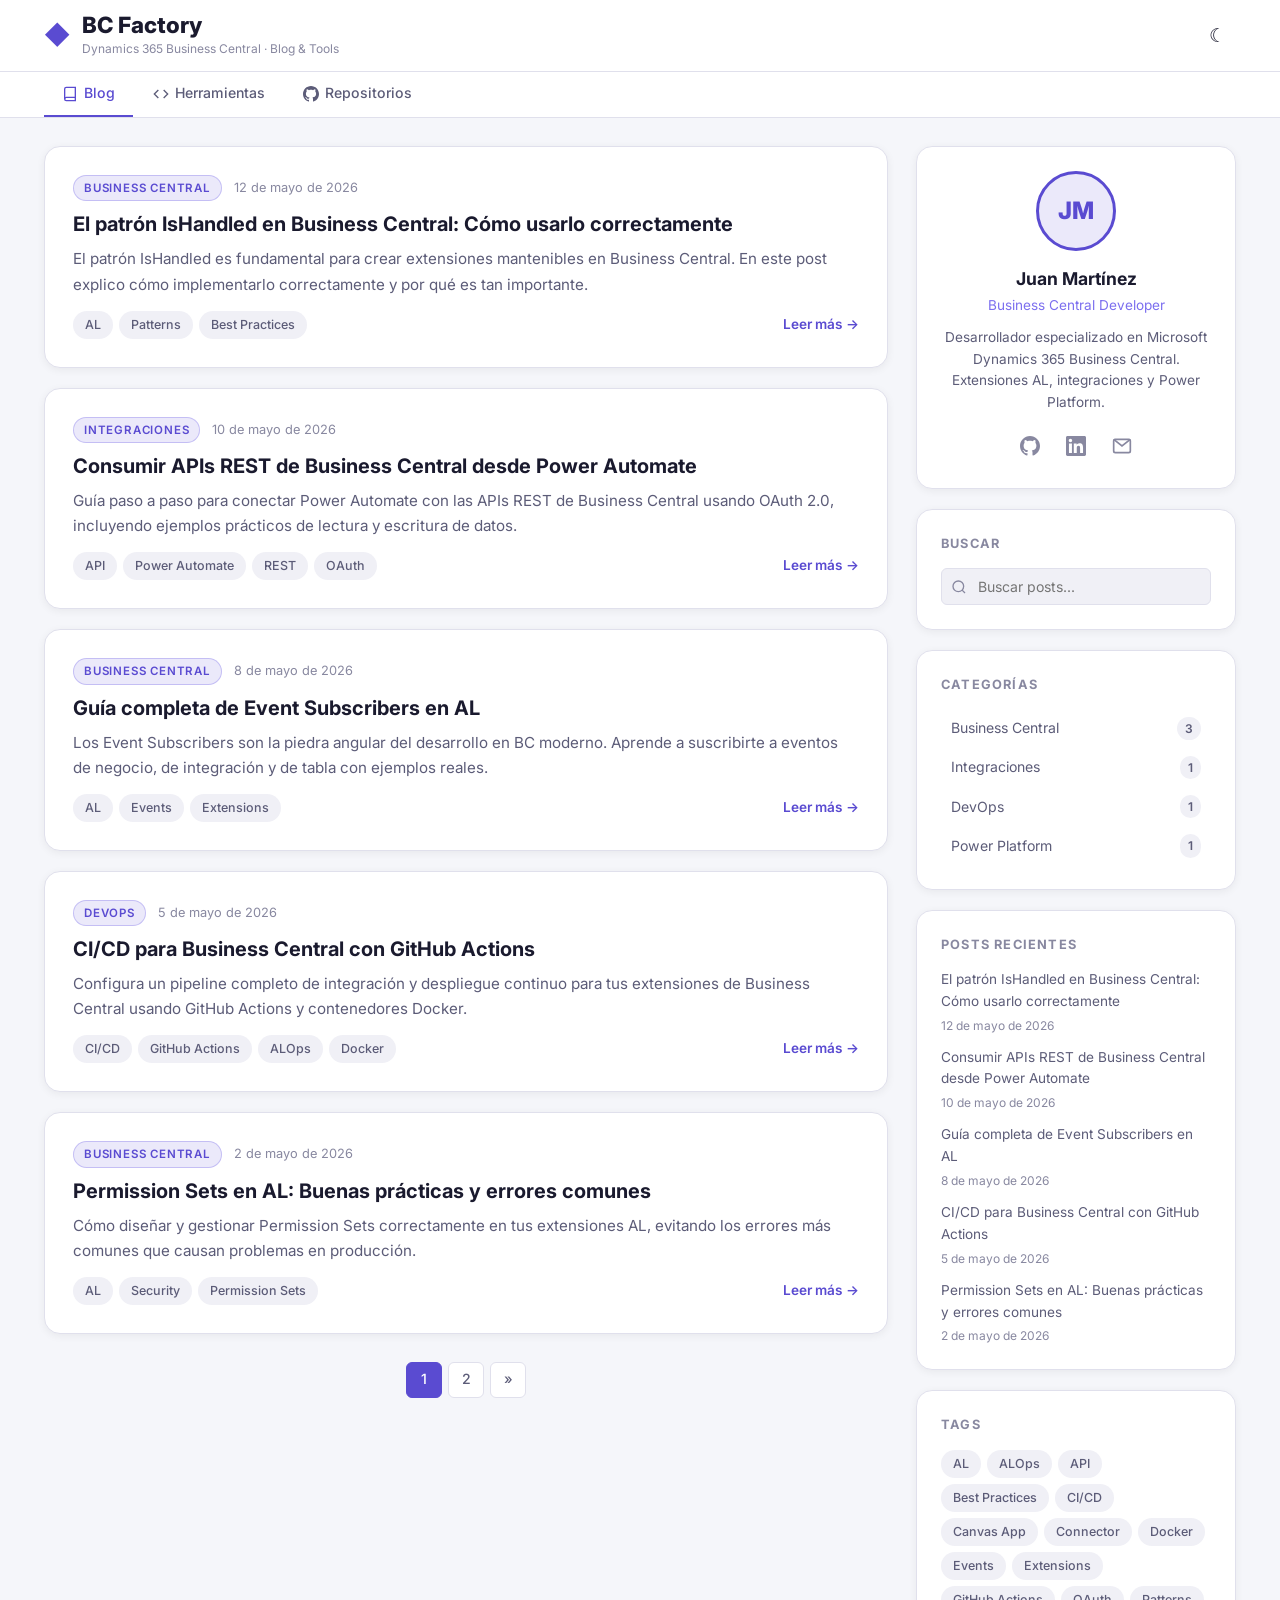
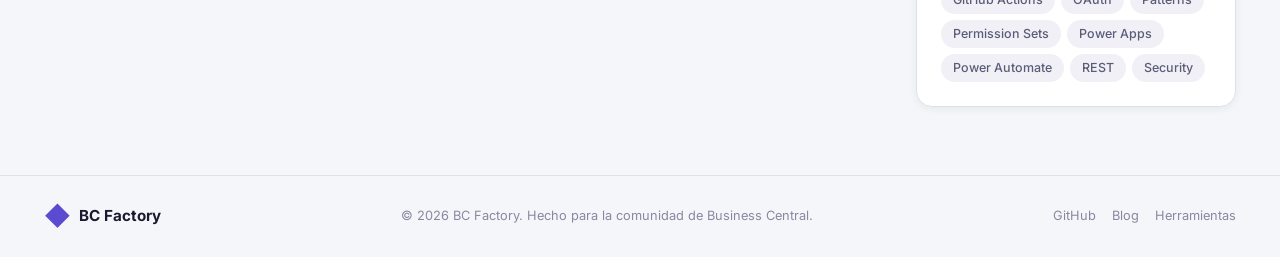
==== commit c6ea178f: "Rediseno completo: de portfolio a blog estilo Dynamics 365 Lab Nuevo layout tipo blog con sidebar, c" ====
--- a/index.html
+++ b/index.html
@@ -3,361 +3,149 @@
 <head>
     <meta charset="UTF-8">
     <meta name="viewport" content="width=device-width, initial-scale=1.0">
-    <meta name="description" content="Business Central Developer - Herramientas AL, Portfolio y Recursos para desarrolladores de Microsoft Dynamics 365 Business Central">
-    <meta name="keywords" content="Business Central, AL Language, Microsoft Dynamics 365, ERP, Developer Tools">
-    <title>BC Dev Tools | Business Central Developer Portfolio</title>
+    <meta name="description" content="BC Factory - Blog, herramientas y recursos para desarrolladores de Microsoft Dynamics 365 Business Central">
+    <meta name="keywords" content="Business Central, AL Language, Microsoft Dynamics 365, ERP, Developer Tools, Blog">
+    <title>BC Factory | Business Central Developer Blog & Tools</title>
     <link rel="stylesheet" href="css/styles.css">
     <link rel="preconnect" href="https://fonts.googleapis.com">
     <link rel="preconnect" href="https://fonts.gstatic.com" crossorigin>
     <link href="https://fonts.googleapis.com/css2?family=Inter:wght@300;400;500;600;700;800&family=JetBrains+Mono:wght@400;500;600&display=swap" rel="stylesheet">
 </head>
 <body>
-    <!-- Navigation -->
-    <nav class="navbar" id="navbar">
-        <div class="nav-container">
-            <a href="#hero" class="nav-logo">
-                <span class="logo-icon">&#9670;</span>
-                <span class="logo-text">BC<span class="logo-accent">Dev</span>Tools</span>
+    <!-- Top Header -->
+    <header class="top-header">
+        <div class="header-container">
+            <a href="#/" class="site-logo">
+                <span class="logo-diamond">&#9670;</span>
+                <div class="logo-text-group">
+                    <span class="logo-title">BC Factory</span>
+                    <span class="logo-tagline">Dynamics 365 Business Central · Blog & Tools</span>
+                </div>
             </a>
-            <ul class="nav-links" id="navLinks">
-                <li><a href="#hero" class="nav-link active">Inicio</a></li>
-                <li><a href="#tools" class="nav-link">Herramientas</a></li>
-                <li><a href="#about" class="nav-link">Sobre Mí</a></li>
-                <li><a href="#skills" class="nav-link">Skills</a></li>
-                <li><a href="#contact" class="nav-link">Contacto</a></li>
-            </ul>
-            <div class="nav-actions">
+            <div class="header-actions">
                 <button class="theme-toggle" id="themeToggle" aria-label="Cambiar tema">
                     <span class="theme-icon sun">&#9788;</span>
                     <span class="theme-icon moon">&#9790;</span>
                 </button>
-                <button class="nav-hamburger" id="navHamburger" aria-label="Menú">
+                <button class="mobile-menu-btn" id="mobileMenuBtn" aria-label="Menú">
                     <span></span><span></span><span></span>
                 </button>
             </div>
         </div>
+    </header>
+
+    <!-- Main Navigation -->
+    <nav class="main-nav" id="mainNav">
+        <div class="nav-container">
+            <ul class="nav-menu" id="navMenu">
+                <li><a href="#/" class="nav-item active" data-page="blog">
+                    <svg viewBox="0 0 24 24" fill="none" stroke="currentColor" stroke-width="2" width="16" height="16"><path d="M4 19.5A2.5 2.5 0 016.5 17H20"/><path d="M6.5 2H20v20H6.5A2.5 2.5 0 014 19.5v-15A2.5 2.5 0 016.5 2z"/></svg>
+                    Blog
+                </a></li>
+                <li><a href="#/tools" class="nav-item" data-page="tools">
+                    <svg viewBox="0 0 24 24" fill="none" stroke="currentColor" stroke-width="2" width="16" height="16"><path d="M16 18l6-6-6-6"/><path d="M8 6l-6 6 6 6"/></svg>
+                    Herramientas
+                </a></li>
+                <li><a href="#/repos" class="nav-item" data-page="repos">
+                    <svg viewBox="0 0 24 24" fill="currentColor" width="16" height="16"><path d="M12 0c-6.626 0-12 5.373-12 12 0 5.302 3.438 9.8 8.207 11.387.599.111.793-.261.793-.577v-2.234c-3.338.726-4.033-1.416-4.033-1.416-.546-1.387-1.333-1.756-1.333-1.756-1.089-.745.083-.729.083-.729 1.205.084 1.839 1.237 1.839 1.237 1.07 1.834 2.807 1.304 3.492.997.107-.775.418-1.305.762-1.604-2.665-.305-5.467-1.334-5.467-5.931 0-1.311.469-2.381 1.236-3.221-.124-.303-.535-1.524.117-3.176 0 0 1.008-.322 3.301 1.23.957-.266 1.983-.399 3.003-.404 1.02.005 2.047.138 3.006.404 2.291-1.552 3.297-1.23 3.297-1.23.653 1.653.242 2.874.118 3.176.77.84 1.235 1.911 1.235 3.221 0 4.609-2.807 5.624-5.479 5.921.43.372.823 1.102.823 2.222v3.293c0 .319.192.694.801.576 4.765-1.589 8.199-6.086 8.199-11.386 0-6.627-5.373-12-12-12z"/></svg>
+                    Repositorios
+                </a></li>
+            </ul>
+        </div>
     </nav>
 
-    <!-- Hero Section -->
-    <section class="hero" id="hero">
-        <div class="hero-bg-grid"></div>
-        <div class="container">
-            <div class="hero-content">
-                <div class="hero-badge">Microsoft Dynamics 365 Business Central</div>
-                <h1 class="hero-title">
-                    Herramientas para<br>
-                    <span class="gradient-text">Desarrolladores BC</span>
-                </h1>
-                <p class="hero-subtitle">
-                    Generadores de código AL, utilidades y recursos para acelerar
-                    tu desarrollo en Business Central. Creado por un desarrollador, para desarrolladores.
-                </p>
-                <div class="hero-actions">
-                    <a href="#tools" class="btn btn-primary">
-                        <span>Explorar Herramientas</span>
-                        <span class="btn-arrow">&rarr;</span>
-                    </a>
-                    <a href="#about" class="btn btn-outline">Conocer Más</a>
-                </div>
-                <div class="hero-stats">
-                    <div class="stat">
-                        <span class="stat-number" data-target="5">0</span>
-                        <span class="stat-label">Herramientas</span>
+    <!-- Page Layout -->
+    <div class="page-layout">
+        <div class="page-container">
+
+            <!-- Main Content Area -->
+            <main class="main-content" id="mainContent">
+                <!-- Dynamic content loaded here by router -->
+            </main>
+
+            <!-- Sidebar -->
+            <aside class="sidebar" id="sidebar">
+                <!-- Profile Card -->
+                <div class="sidebar-card profile-card">
+                    <div class="profile-avatar">
+                        <div class="avatar-placeholder">JM</div>
                     </div>
-                    <div class="stat">
-                        <span class="stat-number" data-target="100" data-suffix="%">0</span>
-                        <span class="stat-label">Gratuito</span>
-                    </div>
-                    <div class="stat">
-                        <span class="stat-number" data-target="0" data-suffix="" data-text="Open Source">OS</span>
-                        <span class="stat-label">Open Source</span>
+                    <h3 class="profile-name">Juan Martínez</h3>
+                    <p class="profile-role">Business Central Developer</p>
+                    <p class="profile-bio">Desarrollador especializado en Microsoft Dynamics 365 Business Central. Extensiones AL, integraciones y Power Platform.</p>
+                    <div class="profile-links">
+                        <a href="https://github.com/juanbo82" target="_blank" rel="noopener" class="profile-link" title="GitHub">
+                            <svg viewBox="0 0 24 24" fill="currentColor" width="20" height="20"><path d="M12 0c-6.626 0-12 5.373-12 12 0 5.302 3.438 9.8 8.207 11.387.599.111.793-.261.793-.577v-2.234c-3.338.726-4.033-1.416-4.033-1.416-.546-1.387-1.333-1.756-1.333-1.756-1.089-.745.083-.729.083-.729 1.205.084 1.839 1.237 1.839 1.237 1.07 1.834 2.807 1.304 3.492.997.107-.775.418-1.305.762-1.604-2.665-.305-5.467-1.334-5.467-5.931 0-1.311.469-2.381 1.236-3.221-.124-.303-.535-1.524.117-3.176 0 0 1.008-.322 3.301 1.23.957-.266 1.983-.399 3.003-.404 1.02.005 2.047.138 3.006.404 2.291-1.552 3.297-1.23 3.297-1.23.653 1.653.242 2.874.118 3.176.77.84 1.235 1.911 1.235 3.221 0 4.609-2.807 5.624-5.479 5.921.43.372.823 1.102.823 2.222v3.293c0 .319.192.694.801.576 4.765-1.589 8.199-6.086 8.199-11.386 0-6.627-5.373-12-12-12z"/></svg>
+                        </a>
+                        <a href="https://linkedin.com/in/tu-perfil" target="_blank" rel="noopener" class="profile-link" title="LinkedIn">
+                            <svg viewBox="0 0 24 24" fill="currentColor" width="20" height="20"><path d="M20.447 20.452h-3.554v-5.569c0-1.328-.027-3.037-1.852-3.037-1.853 0-2.136 1.445-2.136 2.939v5.667H9.351V9h3.414v1.561h.046c.477-.9 1.637-1.85 3.37-1.85 3.601 0 4.267 2.37 4.267 5.455v6.286zM5.337 7.433c-1.144 0-2.063-.926-2.063-2.065 0-1.138.92-2.063 2.063-2.063 1.14 0 2.064.925 2.064 2.063 0 1.139-.925 2.065-2.064 2.065zm1.782 13.019H3.555V9h3.564v11.452zM22.225 0H1.771C.792 0 0 .774 0 1.729v20.542C0 23.227.792 24 1.771 24h20.451C23.2 24 24 23.227 24 22.271V1.729C24 .774 23.2 0 22.222 0h.003z"/></svg>
+                        </a>
+                        <a href="mailto:tu@email.com" class="profile-link" title="Email">
+                            <svg viewBox="0 0 24 24" fill="none" stroke="currentColor" stroke-width="2" width="20" height="20"><rect x="2" y="4" width="20" height="16" rx="2"/><path d="M22 4l-10 8L2 4"/></svg>
+                        </a>
                     </div>
                 </div>
-            </div>
-            <div class="hero-visual">
-                <div class="code-window">
-                    <div class="code-header">
-                        <div class="code-dots">
-                            <span class="dot red"></span>
-                            <span class="dot yellow"></span>
-                            <span class="dot green"></span>
-                        </div>
-                        <span class="code-title">HelloWorld.al</span>
+
+                <!-- Search -->
+                <div class="sidebar-card">
+                    <h4 class="sidebar-title">Buscar</h4>
+                    <div class="search-box">
+                        <input type="text" class="search-input" id="searchInput" placeholder="Buscar posts...">
+                        <svg class="search-icon" viewBox="0 0 24 24" fill="none" stroke="currentColor" stroke-width="2" width="16" height="16"><circle cx="11" cy="11" r="8"/><path d="M21 21l-4.35-4.35"/></svg>
                     </div>
-                    <pre class="code-body"><code><span class="kw">pageextension</span> <span class="num">50100</span> <span class="str">"Customer Card Ext"</span> <span class="kw">extends</span> <span class="str">"Customer Card"</span>
-{
-    <span class="kw">layout</span>
-    {
-        <span class="kw">addafter</span>(Name)
-        {
-            <span class="kw">field</span>(<span class="str">"Custom Field"</span>; Rec.<span class="str">"Custom Field"</span>)
-            {
-                <span class="cm">// Generated with BC Dev Tools</span>
-                ApplicationArea = All;
-                Caption = <span class="str">'Mi Campo'</span>;
-            }
-        }
-    }
-}</code></pre>
-                </div>
-            </div>
-        </div>
-    </section>
-
-    <!-- Tools Section -->
-    <section class="section tools-section" id="tools">
-        <div class="container">
-            <div class="section-header">
-                <span class="section-badge">Herramientas</span>
-                <h2 class="section-title">Acelera tu desarrollo en <span class="gradient-text">Business Central</span></h2>
-                <p class="section-subtitle">Herramientas interactivas para generar código AL, construir extensiones y consultar referencias rápidas.</p>
-            </div>
-
-            <div class="tools-grid">
-                <!-- Tool 1: AL Snippet Generator -->
-                <div class="tool-card" data-tool="snippet-generator">
-                    <div class="tool-card-icon">
-                        <svg viewBox="0 0 24 24" fill="none" stroke="currentColor" stroke-width="2"><path d="M16 18l6-6-6-6"/><path d="M8 6l-6 6 6 6"/></svg>
-                    </div>
-                    <h3 class="tool-card-title">AL Snippet Generator</h3>
-                    <p class="tool-card-desc">Genera snippets de código AL para los patrones más comunes: tablas, páginas, codeunits, reports y más.</p>
-                    <button class="btn btn-sm btn-primary tool-open-btn" data-tool="snippet-generator">Abrir Herramienta &rarr;</button>
                 </div>
 
-                <!-- Tool 2: Table Extension Builder -->
-                <div class="tool-card" data-tool="table-builder">
-                    <div class="tool-card-icon">
-                        <svg viewBox="0 0 24 24" fill="none" stroke="currentColor" stroke-width="2"><rect x="3" y="3" width="18" height="18" rx="2"/><path d="M3 9h18"/><path d="M3 15h18"/><path d="M9 3v18"/></svg>
-                    </div>
-                    <h3 class="tool-card-title">Table Extension Builder</h3>
-                    <p class="tool-card-desc">Construye visualmente extensiones de tabla con campos personalizados, keys y triggers.</p>
-                    <button class="btn btn-sm btn-primary tool-open-btn" data-tool="table-builder">Abrir Herramienta &rarr;</button>
+                <!-- Categories -->
+                <div class="sidebar-card">
+                    <h4 class="sidebar-title">Categorías</h4>
+                    <ul class="category-list" id="categoryList">
+                        <!-- Populated by JS -->
+                    </ul>
                 </div>
 
-                <!-- Tool 3: Event Subscriber Generator -->
-                <div class="tool-card" data-tool="event-generator">
-                    <div class="tool-card-icon">
-                        <svg viewBox="0 0 24 24" fill="none" stroke="currentColor" stroke-width="2"><path d="M13 2L3 14h9l-1 8 10-12h-9l1-8z"/></svg>
-                    </div>
-                    <h3 class="tool-card-title">Event Subscriber Generator</h3>
-                    <p class="tool-card-desc">Genera suscripciones a eventos de Business Central con la firma correcta automáticamente.</p>
-                    <button class="btn btn-sm btn-primary tool-open-btn" data-tool="event-generator">Abrir Herramienta &rarr;</button>
+                <!-- Recent Posts -->
+                <div class="sidebar-card">
+                    <h4 class="sidebar-title">Posts Recientes</h4>
+                    <ul class="recent-posts" id="recentPosts">
+                        <!-- Populated by JS -->
+                    </ul>
                 </div>
 
-                <!-- Tool 4: Permission Set Generator -->
-                <div class="tool-card" data-tool="permission-generator">
-                    <div class="tool-card-icon">
-                        <svg viewBox="0 0 24 24" fill="none" stroke="currentColor" stroke-width="2"><path d="M12 22s8-4 8-10V5l-8-3-8 3v7c0 6 8 10 8 10z"/></svg>
+                <!-- Tags -->
+                <div class="sidebar-card">
+                    <h4 class="sidebar-title">Tags</h4>
+                    <div class="tag-cloud" id="tagCloud">
+                        <!-- Populated by JS -->
                     </div>
-                    <h3 class="tool-card-title">Permission Set Generator</h3>
-                    <p class="tool-card-desc">Crea conjuntos de permisos XML o AL para tus extensiones de forma rápida y sin errores.</p>
-                    <button class="btn btn-sm btn-primary tool-open-btn" data-tool="permission-generator">Abrir Herramienta &rarr;</button>
                 </div>
+            </aside>
 
-                <!-- Tool 5: Object Reference -->
-                <div class="tool-card" data-tool="object-reference">
-                    <div class="tool-card-icon">
-                        <svg viewBox="0 0 24 24" fill="none" stroke="currentColor" stroke-width="2"><path d="M4 19.5A2.5 2.5 0 016.5 17H20"/><path d="M6.5 2H20v20H6.5A2.5 2.5 0 014 19.5v-15A2.5 2.5 0 016.5 2z"/></svg>
-                    </div>
-                    <h3 class="tool-card-title">Referencia de Objetos</h3>
-                    <p class="tool-card-desc">Consulta rápida de rangos de objetos, tipos de datos AL, propiedades y buenas prácticas.</p>
-                    <button class="btn btn-sm btn-primary tool-open-btn" data-tool="object-reference">Abrir Herramienta &rarr;</button>
-                </div>
-            </div>
         </div>
-    </section>
+    </div>
 
-    <!-- Tool Modal / Workspace -->
+    <!-- Tool Modal -->
     <div class="tool-modal" id="toolModal">
         <div class="tool-modal-content">
             <div class="tool-modal-header">
                 <h3 class="tool-modal-title" id="toolModalTitle">Herramienta</h3>
                 <button class="tool-modal-close" id="toolModalClose">&times;</button>
             </div>
-            <div class="tool-modal-body" id="toolModalBody">
-                <!-- Dynamic tool content loaded here -->
-            </div>
+            <div class="tool-modal-body" id="toolModalBody"></div>
         </div>
     </div>
 
-    <!-- About Section -->
-    <section class="section about-section" id="about">
-        <div class="container">
-            <div class="about-grid">
-                <div class="about-content">
-                    <span class="section-badge">Sobre Mí</span>
-                    <h2 class="section-title">Desarrollador <span class="gradient-text">Business Central</span></h2>
-                    <p class="about-text">
-                        Desarrollador especializado en Microsoft Dynamics 365 Business Central con experiencia
-                        en el desarrollo de extensiones AL, integraciones con APIs REST, Power Platform y
-                        personalización de procesos empresariales.
-                    </p>
-                    <p class="about-text">
-                        Apasionado por crear herramientas que simplifiquen el día a día de otros desarrolladores
-                        y por compartir conocimiento con la comunidad BC.
-                    </p>
-                    <div class="about-highlights">
-                        <div class="highlight">
-                            <span class="highlight-icon">&#9889;</span>
-                            <div>
-                                <strong>Extensiones AL</strong>
-                                <span>Desarrollo de apps y extensiones para BC</span>
-                            </div>
-                        </div>
-                        <div class="highlight">
-                            <span class="highlight-icon">&#128268;</span>
-                            <div>
-                                <strong>Integraciones</strong>
-                                <span>APIs REST, Power Automate, Azure Functions</span>
-                            </div>
-                        </div>
-                        <div class="highlight">
-                            <span class="highlight-icon">&#128736;</span>
-                            <div>
-                                <strong>DevOps</strong>
-                                <span>CI/CD con Azure DevOps y GitHub Actions</span>
-                            </div>
-                        </div>
-                    </div>
-                </div>
-                <div class="about-visual">
-                    <div class="experience-card">
-                        <div class="exp-header">
-                            <span class="exp-icon">&#9670;</span>
-                            <span class="exp-title">Experiencia</span>
-                        </div>
-                        <div class="exp-timeline">
-                            <div class="exp-item">
-                                <div class="exp-dot"></div>
-                                <div class="exp-info">
-                                    <span class="exp-role">BC Developer</span>
-                                    <span class="exp-company">Tu Empresa Actual</span>
-                                    <span class="exp-date">2022 - Presente</span>
-                                </div>
-                            </div>
-                            <div class="exp-item">
-                                <div class="exp-dot"></div>
-                                <div class="exp-info">
-                                    <span class="exp-role">NAV/BC Consultant</span>
-                                    <span class="exp-company">Empresa Anterior</span>
-                                    <span class="exp-date">2020 - 2022</span>
-                                </div>
-                            </div>
-                            <div class="exp-item">
-                                <div class="exp-dot"></div>
-                                <div class="exp-info">
-                                    <span class="exp-role">Junior Developer</span>
-                                    <span class="exp-company">Primera Empresa</span>
-                                    <span class="exp-date">2018 - 2020</span>
-                                </div>
-                            </div>
-                        </div>
-                    </div>
-                </div>
+    <!-- Footer -->
+    <footer class="site-footer">
+        <div class="footer-container">
+            <div class="footer-left">
+                <span class="logo-diamond">&#9670;</span>
+                <span>BC Factory</span>
             </div>
-        </div>
-    </section>
-
-    <!-- Skills Section -->
-    <section class="section skills-section" id="skills">
-        <div class="container">
-            <div class="section-header">
-                <span class="section-badge">Tecnologías</span>
-                <h2 class="section-title">Stack <span class="gradient-text">Tecnológico</span></h2>
-                <p class="section-subtitle">Las tecnologías y herramientas con las que trabajo día a día en el ecosistema Business Central.</p>
-            </div>
-            <div class="skills-grid">
-                <div class="skill-category">
-                    <h4 class="skill-cat-title">Business Central</h4>
-                    <div class="skill-tags">
-                        <span class="skill-tag">AL Language</span>
-                        <span class="skill-tag">Extensions v2</span>
-                        <span class="skill-tag">BC APIs</span>
-                        <span class="skill-tag">Report Builder</span>
-                        <span class="skill-tag">Permission Sets</span>
-                        <span class="skill-tag">Event Subscribers</span>
-                    </div>
-                </div>
-                <div class="skill-category">
-                    <h4 class="skill-cat-title">Microsoft Stack</h4>
-                    <div class="skill-tags">
-                        <span class="skill-tag">Azure DevOps</span>
-                        <span class="skill-tag">Power Automate</span>
-                        <span class="skill-tag">Power Apps</span>
-                        <span class="skill-tag">Azure Functions</span>
-                        <span class="skill-tag">SQL Server</span>
-                        <span class="skill-tag">Visual Studio Code</span>
-                    </div>
-                </div>
-                <div class="skill-category">
-                    <h4 class="skill-cat-title">Desarrollo</h4>
-                    <div class="skill-tags">
-                        <span class="skill-tag">Git / GitHub</span>
-                        <span class="skill-tag">REST APIs</span>
-                        <span class="skill-tag">JSON / XML</span>
-                        <span class="skill-tag">HTML / CSS / JS</span>
-                        <span class="skill-tag">CI/CD Pipelines</span>
-                        <span class="skill-tag">Docker</span>
-                    </div>
-                </div>
-                <div class="skill-category">
-                    <h4 class="skill-cat-title">Metodologías</h4>
-                    <div class="skill-tags">
-                        <span class="skill-tag">Agile / Scrum</span>
-                        <span class="skill-tag">Code Review</span>
-                        <span class="skill-tag">Clean Code</span>
-                        <span class="skill-tag">Documentación</span>
-                        <span class="skill-tag">Testing</span>
-                    </div>
-                </div>
-            </div>
-        </div>
-    </section>
-
-    <!-- Contact Section -->
-    <section class="section contact-section" id="contact">
-        <div class="container">
-            <div class="section-header">
-                <span class="section-badge">Contacto</span>
-                <h2 class="section-title">¿Hablamos?</h2>
-                <p class="section-subtitle">Si te interesan las herramientas, tienes sugerencias o quieres hablar sobre Business Central, no dudes en contactarme.</p>
-            </div>
-            <div class="contact-grid">
-                <a href="https://github.com/tu-usuario" target="_blank" rel="noopener" class="contact-card">
-                    <div class="contact-icon">
-                        <svg viewBox="0 0 24 24" fill="currentColor"><path d="M12 0c-6.626 0-12 5.373-12 12 0 5.302 3.438 9.8 8.207 11.387.599.111.793-.261.793-.577v-2.234c-3.338.726-4.033-1.416-4.033-1.416-.546-1.387-1.333-1.756-1.333-1.756-1.089-.745.083-.729.083-.729 1.205.084 1.839 1.237 1.839 1.237 1.07 1.834 2.807 1.304 3.492.997.107-.775.418-1.305.762-1.604-2.665-.305-5.467-1.334-5.467-5.931 0-1.311.469-2.381 1.236-3.221-.124-.303-.535-1.524.117-3.176 0 0 1.008-.322 3.301 1.23.957-.266 1.983-.399 3.003-.404 1.02.005 2.047.138 3.006.404 2.291-1.552 3.297-1.23 3.297-1.23.653 1.653.242 2.874.118 3.176.77.84 1.235 1.911 1.235 3.221 0 4.609-2.807 5.624-5.479 5.921.43.372.823 1.102.823 2.222v3.293c0 .319.192.694.801.576 4.765-1.589 8.199-6.086 8.199-11.386 0-6.627-5.373-12-12-12z"/></svg>
-                    </div>
-                    <span class="contact-label">GitHub</span>
-                    <span class="contact-value">tu-usuario</span>
-                </a>
-                <a href="https://linkedin.com/in/tu-perfil" target="_blank" rel="noopener" class="contact-card">
-                    <div class="contact-icon">
-                        <svg viewBox="0 0 24 24" fill="currentColor"><path d="M20.447 20.452h-3.554v-5.569c0-1.328-.027-3.037-1.852-3.037-1.853 0-2.136 1.445-2.136 2.939v5.667H9.351V9h3.414v1.561h.046c.477-.9 1.637-1.85 3.37-1.85 3.601 0 4.267 2.37 4.267 5.455v6.286zM5.337 7.433c-1.144 0-2.063-.926-2.063-2.065 0-1.138.92-2.063 2.063-2.063 1.14 0 2.064.925 2.064 2.063 0 1.139-.925 2.065-2.064 2.065zm1.782 13.019H3.555V9h3.564v11.452zM22.225 0H1.771C.792 0 0 .774 0 1.729v20.542C0 23.227.792 24 1.771 24h20.451C23.2 24 24 23.227 24 22.271V1.729C24 .774 23.2 0 22.222 0h.003z"/></svg>
-                    </div>
-                    <span class="contact-label">LinkedIn</span>
-                    <span class="contact-value">tu-perfil</span>
-                </a>
-                <a href="mailto:tu@email.com" class="contact-card">
-                    <div class="contact-icon">
-                        <svg viewBox="0 0 24 24" fill="none" stroke="currentColor" stroke-width="2"><rect x="2" y="4" width="20" height="16" rx="2"/><path d="M22 4l-10 8L2 4"/></svg>
-                    </div>
-                    <span class="contact-label">Email</span>
-                    <span class="contact-value">tu@email.com</span>
-                </a>
-            </div>
-        </div>
-    </section>
-
-    <!-- Footer -->
-    <footer class="footer">
-        <div class="container">
-            <div class="footer-content">
-                <div class="footer-logo">
-                    <span class="logo-icon">&#9670;</span>
-                    <span class="logo-text">BC<span class="logo-accent">Dev</span>Tools</span>
-                </div>
-                <p class="footer-text">Herramientas open source para la comunidad de Business Central.</p>
-                <p class="footer-copy">&copy; 2026 BCDevTools. Hecho con &hearts; para la comunidad BC.</p>
+            <p class="footer-copy">&copy; 2026 BC Factory. Hecho para la comunidad de Business Central.</p>
+            <div class="footer-links">
+                <a href="https://github.com/juanbo82" target="_blank" rel="noopener">GitHub</a>
+                <a href="#/">Blog</a>
+                <a href="#/tools">Herramientas</a>
             </div>
         </div>
     </footer>
@@ -367,6 +155,7 @@
     <script src="js/tools/event-generator.js"></script>
     <script src="js/tools/permission-generator.js"></script>
     <script src="js/tools/object-reference.js"></script>
+    <script src="js/blog.js"></script>
     <script src="js/app.js"></script>
 </body>
 </html>
--- a/css/styles.css
+++ b/css/styles.css
@@ -4,137 +4,108 @@
 :root {
     --font-sans: 'Inter', -apple-system, BlinkMacSystemFont, sans-serif;
     --font-mono: 'JetBrains Mono', 'Fira Code', monospace;
-
     --radius-sm: 6px;
     --radius-md: 10px;
     --radius-lg: 16px;
-    --radius-xl: 24px;
-
-    --shadow-sm: 0 1px 3px rgba(0, 0, 0, 0.08);
-    --shadow-md: 0 4px 12px rgba(0, 0, 0, 0.12);
-    --shadow-lg: 0 8px 30px rgba(0, 0, 0, 0.16);
-    --shadow-xl: 0 20px 60px rgba(0, 0, 0, 0.2);
-
     --transition-fast: 150ms ease;
     --transition-base: 250ms ease;
-    --transition-slow: 400ms ease;
-
-    --nav-height: 64px;
+    --header-height: 72px;
+    --nav-height: 46px;
+    --sidebar-width: 320px;
 }
 
 [data-theme="dark"] {
-    --bg-primary: #0a0a0f;
-    --bg-secondary: #12121a;
-    --bg-tertiary: #1a1a26;
-    --bg-card: #15151f;
-    --bg-card-hover: #1c1c2a;
-    --bg-elevated: #1e1e2e;
-
-    --text-primary: #e8e8f0;
-    --text-secondary: #9898b0;
-    --text-tertiary: #6a6a82;
-    --text-inverse: #0a0a0f;
-
-    --border-primary: #2a2a3c;
-    --border-secondary: #22222f;
-
-    --accent-primary: #6c5ce7;
-    --accent-secondary: #a29bfe;
-    --accent-gradient: linear-gradient(135deg, #6c5ce7 0%, #a29bfe 50%, #74b9ff 100%);
-    --accent-glow: rgba(108, 92, 231, 0.3);
-
-    --success: #00b894;
-    --warning: #fdcb6e;
-    --error: #ff7675;
-
-    --code-bg: #0d0d14;
+    --bg-body: #0c0c14;
+    --bg-primary: #111119;
+    --bg-card: #16161f;
+    --bg-card-hover: #1c1c28;
+    --bg-input: #1a1a24;
+    --bg-nav: #0e0e16;
+    --bg-header: rgba(12, 12, 20, 0.9);
+    --bg-code: #0d0d14;
+
+    --text-primary: #e4e4ed;
+    --text-secondary: #9494ad;
+    --text-tertiary: #636380;
+    --text-link: #a29bfe;
+    --text-link-hover: #c4bfff;
+
+    --border: #242434;
+    --border-light: #1e1e2c;
+
+    --accent: #6c5ce7;
+    --accent-light: #a29bfe;
+    --accent-glow: rgba(108, 92, 231, 0.2);
+    --accent-gradient: linear-gradient(135deg, #6c5ce7, #a29bfe, #74b9ff);
+
+    --tag-bg: #1e1e2e;
+    --tag-text: #9494ad;
+    --tag-hover-bg: rgba(108, 92, 231, 0.15);
+    --tag-hover-text: #a29bfe;
+
+    --shadow-card: 0 2px 8px rgba(0, 0, 0, 0.2);
+
     --code-kw: #c792ea;
     --code-str: #c3e88d;
     --code-num: #f78c6c;
     --code-cm: #546e7a;
-
-    --nav-bg: rgba(10, 10, 15, 0.85);
 }
 
 [data-theme="light"] {
-    --bg-primary: #f8f9fc;
-    --bg-secondary: #ffffff;
-    --bg-tertiary: #f0f1f5;
+    --bg-body: #f5f6fa;
+    --bg-primary: #ffffff;
     --bg-card: #ffffff;
-    --bg-card-hover: #f5f5fa;
-    --bg-elevated: #ffffff;
+    --bg-card-hover: #f8f8fc;
+    --bg-input: #f0f0f6;
+    --bg-nav: #ffffff;
+    --bg-header: rgba(255, 255, 255, 0.92);
+    --bg-code: #1e1e2e;
 
     --text-primary: #1a1a2e;
-    --text-secondary: #5a5a78;
+    --text-secondary: #5c5c78;
     --text-tertiary: #8888a0;
-    --text-inverse: #ffffff;
-
-    --border-primary: #e2e2ee;
-    --border-secondary: #ebebf2;
-
-    --accent-primary: #5a4bd1;
-    --accent-secondary: #7c6fef;
-    --accent-gradient: linear-gradient(135deg, #5a4bd1 0%, #7c6fef 50%, #4facfe 100%);
-    --accent-glow: rgba(90, 75, 209, 0.15);
-
-    --success: #00a884;
-    --warning: #e8b830;
-    --error: #e05050;
-
-    --code-bg: #1e1e2e;
+    --text-link: #5a4bd1;
+    --text-link-hover: #4338a0;
+
+    --border: #e0e0ec;
+    --border-light: #eaeaf0;
+
+    --accent: #5a4bd1;
+    --accent-light: #7c6fef;
+    --accent-glow: rgba(90, 75, 209, 0.12);
+    --accent-gradient: linear-gradient(135deg, #5a4bd1, #7c6fef, #4facfe);
+
+    --tag-bg: #f0f0f6;
+    --tag-text: #5c5c78;
+    --tag-hover-bg: rgba(90, 75, 209, 0.1);
+    --tag-hover-text: #5a4bd1;
+
+    --shadow-card: 0 2px 8px rgba(0, 0, 0, 0.06);
+
     --code-kw: #c792ea;
     --code-str: #c3e88d;
     --code-num: #f78c6c;
     --code-cm: #546e7a;
-
-    --nav-bg: rgba(248, 249, 252, 0.85);
 }
 
 /* ============================================
    Reset & Base
    ============================================ */
-*, *::before, *::after {
-    margin: 0;
-    padding: 0;
-    box-sizing: border-box;
-}
-
-html {
-    scroll-behavior: smooth;
-    scroll-padding-top: var(--nav-height);
-}
-
+*, *::before, *::after { margin: 0; padding: 0; box-sizing: border-box; }
+html { scroll-behavior: smooth; }
 body {
     font-family: var(--font-sans);
-    background: var(--bg-primary);
+    background: var(--bg-body);
     color: var(--text-primary);
     line-height: 1.6;
-    overflow-x: hidden;
     -webkit-font-smoothing: antialiased;
 }
-
-a {
-    color: inherit;
-    text-decoration: none;
-}
-
+a { color: var(--text-link); text-decoration: none; transition: color var(--transition-fast); }
+a:hover { color: var(--text-link-hover); }
 ul { list-style: none; }
+button { cursor: pointer; border: none; background: none; font: inherit; color: inherit; }
 img { max-width: 100%; display: block; }
-button { cursor: pointer; border: none; background: none; font: inherit; color: inherit; }
-
-.container {
-    max-width: 1200px;
-    margin: 0 auto;
-    padding: 0 24px;
-}
-
-.section {
-    padding: 100px 0;
-}
-
-/* ============================================
-   Typography
-   ============================================ */
+
 .gradient-text {
     background: var(--accent-gradient);
     -webkit-background-clip: text;
@@ -142,112 +113,21 @@
     background-clip: text;
 }
 
-.section-header {
-    text-align: center;
-    margin-bottom: 60px;
-}
-
-.section-badge {
-    display: inline-block;
-    padding: 6px 16px;
-    border-radius: 100px;
-    font-size: 0.8rem;
-    font-weight: 600;
-    text-transform: uppercase;
-    letter-spacing: 1.5px;
-    color: var(--accent-primary);
-    background: var(--accent-glow);
-    border: 1px solid var(--accent-primary);
-    margin-bottom: 16px;
-}
-
-.section-title {
-    font-size: clamp(2rem, 4vw, 2.8rem);
-    font-weight: 800;
-    line-height: 1.2;
-    margin-bottom: 16px;
-}
-
-.section-subtitle {
-    font-size: 1.1rem;
-    color: var(--text-secondary);
-    max-width: 600px;
-    margin: 0 auto;
-}
-
-/* ============================================
-   Buttons
-   ============================================ */
-.btn {
-    display: inline-flex;
-    align-items: center;
-    gap: 8px;
-    padding: 12px 28px;
-    border-radius: var(--radius-md);
-    font-weight: 600;
-    font-size: 0.95rem;
-    transition: all var(--transition-base);
-    white-space: nowrap;
-}
-
-.btn-primary {
-    background: var(--accent-primary);
-    color: #fff;
-    box-shadow: 0 2px 12px var(--accent-glow);
-}
-
-.btn-primary:hover {
-    background: var(--accent-secondary);
-    transform: translateY(-1px);
-    box-shadow: 0 4px 20px var(--accent-glow);
-}
-
-.btn-outline {
-    border: 2px solid var(--border-primary);
-    color: var(--text-primary);
-}
-
-.btn-outline:hover {
-    border-color: var(--accent-primary);
-    color: var(--accent-primary);
-}
-
-.btn-sm {
-    padding: 8px 18px;
-    font-size: 0.85rem;
-}
-
-.btn-arrow {
-    transition: transform var(--transition-fast);
-}
-
-.btn:hover .btn-arrow {
-    transform: translateX(4px);
-}
-
-/* ============================================
-   Navigation
-   ============================================ */
-.navbar {
-    position: fixed;
+/* ============================================
+   Top Header
+   ============================================ */
+.top-header {
+    background: var(--bg-header);
+    backdrop-filter: blur(20px);
+    border-bottom: 1px solid var(--border);
+    position: sticky;
     top: 0;
-    left: 0;
-    right: 0;
-    height: var(--nav-height);
-    background: var(--nav-bg);
-    backdrop-filter: blur(20px);
-    -webkit-backdrop-filter: blur(20px);
-    border-bottom: 1px solid var(--border-secondary);
-    z-index: 1000;
-    transition: all var(--transition-base);
-}
-
-.navbar.scrolled {
-    box-shadow: var(--shadow-md);
-}
-
-.nav-container {
-    max-width: 1200px;
+    z-index: 100;
+    height: var(--header-height);
+}
+
+.header-container {
+    max-width: 1240px;
     margin: 0 auto;
     padding: 0 24px;
     height: 100%;
@@ -256,413 +136,618 @@
     justify-content: space-between;
 }
 
-.nav-logo {
+.site-logo {
     display: flex;
     align-items: center;
-    gap: 8px;
-    font-weight: 700;
-    font-size: 1.2rem;
-}
-
-.logo-icon {
-    color: var(--accent-primary);
+    gap: 12px;
+    color: var(--text-primary);
+}
+
+.site-logo:hover { color: var(--text-primary); }
+
+.logo-diamond {
+    font-size: 1.6rem;
+    color: var(--accent);
+}
+
+.logo-title {
     font-size: 1.4rem;
-}
-
-.logo-accent {
-    color: var(--accent-primary);
-}
-
-.nav-links {
-    display: flex;
-    gap: 8px;
-}
-
-.nav-link {
-    padding: 8px 16px;
+    font-weight: 800;
+    display: block;
+    line-height: 1.2;
+}
+
+.logo-tagline {
+    font-size: 0.75rem;
+    color: var(--text-tertiary);
+    display: block;
+}
+
+.header-actions { display: flex; align-items: center; gap: 8px; }
+
+.theme-toggle {
+    width: 38px; height: 38px;
     border-radius: var(--radius-sm);
-    font-size: 0.9rem;
-    font-weight: 500;
-    color: var(--text-secondary);
-    transition: all var(--transition-fast);
-}
-
-.nav-link:hover,
-.nav-link.active {
-    color: var(--text-primary);
-    background: var(--bg-tertiary);
-}
-
-.nav-actions {
-    display: flex;
-    align-items: center;
-    gap: 8px;
-}
-
-.theme-toggle {
-    width: 40px;
-    height: 40px;
-    border-radius: var(--radius-sm);
-    display: flex;
-    align-items: center;
-    justify-content: center;
-    transition: all var(--transition-fast);
+    display: flex; align-items: center; justify-content: center;
     position: relative;
-}
-
-.theme-toggle:hover {
-    background: var(--bg-tertiary);
-}
-
-.theme-icon {
-    font-size: 1.2rem;
-    position: absolute;
-    transition: all var(--transition-base);
-}
+    transition: background var(--transition-fast);
+}
+.theme-toggle:hover { background: var(--bg-card); }
+.theme-icon { position: absolute; font-size: 1.2rem; transition: all var(--transition-base); }
 
 [data-theme="dark"] .theme-icon.sun { opacity: 1; transform: rotate(0); }
 [data-theme="dark"] .theme-icon.moon { opacity: 0; transform: rotate(-90deg); }
 [data-theme="light"] .theme-icon.sun { opacity: 0; transform: rotate(90deg); }
 [data-theme="light"] .theme-icon.moon { opacity: 1; transform: rotate(0); }
 
-.nav-hamburger {
+.mobile-menu-btn {
     display: none;
     flex-direction: column;
     gap: 5px;
-    width: 28px;
+    width: 26px;
     padding: 4px 0;
 }
-
-.nav-hamburger span {
-    display: block;
-    height: 2px;
+.mobile-menu-btn span {
+    display: block; height: 2px;
     background: var(--text-primary);
     border-radius: 2px;
     transition: all var(--transition-base);
 }
-
-.nav-hamburger.active span:nth-child(1) { transform: rotate(45deg) translate(5px, 5px); }
-.nav-hamburger.active span:nth-child(2) { opacity: 0; }
-.nav-hamburger.active span:nth-child(3) { transform: rotate(-45deg) translate(5px, -5px); }
-
-/* ============================================
-   Hero
-   ============================================ */
-.hero {
-    min-height: 100vh;
+.mobile-menu-btn.active span:nth-child(1) { transform: rotate(45deg) translate(5px, 5px); }
+.mobile-menu-btn.active span:nth-child(2) { opacity: 0; }
+.mobile-menu-btn.active span:nth-child(3) { transform: rotate(-45deg) translate(5px, -5px); }
+
+/* ============================================
+   Main Navigation
+   ============================================ */
+.main-nav {
+    background: var(--bg-nav);
+    border-bottom: 1px solid var(--border);
+    position: sticky;
+    top: var(--header-height);
+    z-index: 99;
+    height: var(--nav-height);
+}
+
+.nav-container {
+    max-width: 1240px;
+    margin: 0 auto;
+    padding: 0 24px;
+    height: 100%;
+}
+
+.nav-menu {
+    display: flex;
+    gap: 2px;
+    height: 100%;
+}
+
+.nav-item {
     display: flex;
     align-items: center;
-    padding-top: var(--nav-height);
-    position: relative;
-    overflow: hidden;
-}
-
-.hero-bg-grid {
-    position: absolute;
-    inset: 0;
-    background-image:
-        linear-gradient(var(--border-secondary) 1px, transparent 1px),
-        linear-gradient(90deg, var(--border-secondary) 1px, transparent 1px);
-    background-size: 60px 60px;
-    mask-image: radial-gradient(ellipse at center, black 30%, transparent 70%);
-    -webkit-mask-image: radial-gradient(ellipse at center, black 30%, transparent 70%);
-    opacity: 0.5;
-}
-
-.hero .container {
+    gap: 6px;
+    padding: 0 18px;
+    height: 100%;
+    font-size: 0.88rem;
+    font-weight: 500;
+    color: var(--text-secondary);
+    border-bottom: 2px solid transparent;
+    margin-bottom: -1px;
+    transition: all var(--transition-fast);
+}
+
+.nav-item svg { flex-shrink: 0; }
+
+.nav-item:hover {
+    color: var(--text-primary);
+    background: var(--bg-card-hover);
+}
+
+.nav-item.active {
+    color: var(--accent);
+    border-bottom-color: var(--accent);
+}
+
+/* ============================================
+   Page Layout (Content + Sidebar)
+   ============================================ */
+.page-layout {
+    min-height: calc(100vh - var(--header-height) - var(--nav-height) - 60px);
+}
+
+.page-container {
+    max-width: 1240px;
+    margin: 0 auto;
+    padding: 28px 24px;
     display: grid;
-    grid-template-columns: 1fr 1fr;
-    gap: 60px;
+    grid-template-columns: 1fr var(--sidebar-width);
+    gap: 28px;
+    align-items: start;
+}
+
+.main-content {
+    min-width: 0;
+}
+
+/* ============================================
+   Sidebar
+   ============================================ */
+.sidebar {
+    display: flex;
+    flex-direction: column;
+    gap: 20px;
+    position: sticky;
+    top: calc(var(--header-height) + var(--nav-height) + 28px);
+}
+
+.sidebar-card {
+    background: var(--bg-card);
+    border: 1px solid var(--border);
+    border-radius: var(--radius-lg);
+    padding: 24px;
+    box-shadow: var(--shadow-card);
+}
+
+.sidebar-title {
+    font-size: 0.8rem;
+    font-weight: 700;
+    text-transform: uppercase;
+    letter-spacing: 1.2px;
+    color: var(--text-tertiary);
+    margin-bottom: 14px;
+}
+
+/* Profile Card */
+.profile-card { text-align: center; }
+
+.profile-avatar { margin-bottom: 14px; }
+
+.avatar-placeholder {
+    width: 80px; height: 80px;
+    border-radius: 50%;
+    background: var(--accent-glow);
+    border: 3px solid var(--accent);
+    display: flex; align-items: center; justify-content: center;
+    font-size: 1.5rem; font-weight: 800;
+    color: var(--accent);
+    margin: 0 auto;
+}
+
+.profile-name { font-size: 1.1rem; font-weight: 700; margin-bottom: 2px; }
+.profile-role { font-size: 0.85rem; color: var(--accent-light); margin-bottom: 10px; }
+.profile-bio { font-size: 0.85rem; color: var(--text-secondary); line-height: 1.6; margin-bottom: 14px; }
+
+.profile-links { display: flex; justify-content: center; gap: 10px; }
+.profile-link {
+    width: 36px; height: 36px;
+    border-radius: var(--radius-sm);
+    display: flex; align-items: center; justify-content: center;
+    color: var(--text-tertiary);
+    transition: all var(--transition-fast);
+}
+.profile-link:hover { color: var(--accent); background: var(--accent-glow); }
+
+/* Search */
+.search-box { position: relative; }
+.search-input {
+    width: 100%;
+    padding: 9px 12px 9px 36px;
+    background: var(--bg-input);
+    border: 1px solid var(--border);
+    border-radius: var(--radius-sm);
+    color: var(--text-primary);
+    font-size: 0.88rem;
+    font-family: var(--font-sans);
+    transition: border-color var(--transition-fast);
+}
+.search-input:focus { outline: none; border-color: var(--accent); box-shadow: 0 0 0 3px var(--accent-glow); }
+.search-icon { position: absolute; left: 10px; top: 50%; transform: translateY(-50%); color: var(--text-tertiary); }
+
+/* Categories */
+.category-list { display: flex; flex-direction: column; gap: 2px; }
+.category-item {
+    display: flex; justify-content: space-between; align-items: center;
+    padding: 7px 10px;
+    border-radius: var(--radius-sm);
+    font-size: 0.88rem;
+    color: var(--text-secondary);
+    cursor: pointer;
+    transition: all var(--transition-fast);
+}
+.category-item:hover, .category-item.active { background: var(--accent-glow); color: var(--accent); }
+.category-count {
+    font-size: 0.75rem;
+    background: var(--tag-bg);
+    padding: 2px 8px;
+    border-radius: 100px;
+    font-weight: 600;
+}
+
+/* Recent Posts */
+.recent-posts { display: flex; flex-direction: column; gap: 12px; }
+.recent-post-item {
+    display: block;
+    font-size: 0.85rem;
+    color: var(--text-secondary);
+    padding-bottom: 12px;
+    border-bottom: 1px solid var(--border-light);
+    transition: color var(--transition-fast);
+}
+.recent-post-item:last-child { border-bottom: none; padding-bottom: 0; }
+.recent-post-item:hover { color: var(--accent); }
+.recent-post-date { display: block; font-size: 0.75rem; color: var(--text-tertiary); margin-top: 3px; }
+
+/* Tags */
+.tag-cloud { display: flex; flex-wrap: wrap; gap: 6px; }
+.tag-item {
+    padding: 4px 12px;
+    border-radius: 100px;
+    font-size: 0.78rem;
+    font-weight: 500;
+    background: var(--tag-bg);
+    color: var(--tag-text);
+    cursor: pointer;
+    transition: all var(--transition-fast);
+}
+.tag-item:hover { background: var(--tag-hover-bg); color: var(--tag-hover-text); }
+
+/* ============================================
+   Blog Post Cards
+   ============================================ */
+.posts-list {
+    display: flex;
+    flex-direction: column;
+    gap: 20px;
+}
+
+.post-card {
+    background: var(--bg-card);
+    border: 1px solid var(--border);
+    border-radius: var(--radius-lg);
+    padding: 28px;
+    box-shadow: var(--shadow-card);
+    transition: all var(--transition-base);
+}
+
+.post-card:hover {
+    border-color: var(--accent);
+    box-shadow: 0 4px 20px var(--accent-glow);
+    transform: translateY(-2px);
+}
+
+.post-card-meta {
+    display: flex;
     align-items: center;
-    position: relative;
-    z-index: 1;
-}
-
-.hero-badge {
-    display: inline-block;
-    padding: 6px 14px;
+    gap: 12px;
+    margin-bottom: 10px;
+    flex-wrap: wrap;
+}
+
+.post-category-badge {
+    padding: 3px 10px;
     border-radius: 100px;
-    font-size: 0.8rem;
-    font-weight: 500;
-    color: var(--accent-secondary);
+    font-size: 0.72rem;
+    font-weight: 600;
+    text-transform: uppercase;
+    letter-spacing: 0.8px;
     background: var(--accent-glow);
+    color: var(--accent);
     border: 1px solid rgba(108, 92, 231, 0.3);
-    margin-bottom: 24px;
-}
-
-.hero-title {
-    font-size: clamp(2.5rem, 5vw, 3.8rem);
-    font-weight: 800;
-    line-height: 1.1;
-    margin-bottom: 20px;
-}
-
-.hero-subtitle {
-    font-size: 1.15rem;
-    color: var(--text-secondary);
-    line-height: 1.7;
-    margin-bottom: 32px;
-    max-width: 520px;
-}
-
-.hero-actions {
-    display: flex;
-    gap: 16px;
-    margin-bottom: 48px;
-}
-
-.hero-stats {
-    display: flex;
-    gap: 40px;
-}
-
-.stat {
-    text-align: center;
-}
-
-.stat-number {
-    display: block;
-    font-size: 1.8rem;
-    font-weight: 800;
-    color: var(--accent-primary);
-}
-
-.stat-label {
+}
+
+.post-date {
     font-size: 0.8rem;
     color: var(--text-tertiary);
-    text-transform: uppercase;
-    letter-spacing: 1px;
-}
-
-/* Code Window */
-.code-window {
-    background: var(--code-bg);
+}
+
+.post-card-title {
+    font-size: 1.25rem;
+    font-weight: 700;
+    margin-bottom: 8px;
+    line-height: 1.35;
+}
+
+.post-card-title a {
+    color: var(--text-primary);
+    transition: color var(--transition-fast);
+}
+.post-card-title a:hover { color: var(--accent); }
+
+.post-card-excerpt {
+    font-size: 0.95rem;
+    color: var(--text-secondary);
+    line-height: 1.65;
+    margin-bottom: 14px;
+}
+
+.post-card-footer {
+    display: flex;
+    align-items: center;
+    justify-content: space-between;
+}
+
+.post-tags { display: flex; gap: 6px; flex-wrap: wrap; }
+
+.post-read-more {
+    font-size: 0.85rem;
+    font-weight: 600;
+    color: var(--accent);
+    display: flex;
+    align-items: center;
+    gap: 4px;
+    white-space: nowrap;
+}
+.post-read-more:hover { color: var(--accent-light); }
+.post-read-more .arrow { transition: transform var(--transition-fast); }
+.post-read-more:hover .arrow { transform: translateX(4px); }
+
+/* ============================================
+   Post Full View
+   ============================================ */
+.post-full {
+    background: var(--bg-card);
+    border: 1px solid var(--border);
     border-radius: var(--radius-lg);
-    overflow: hidden;
-    box-shadow: var(--shadow-xl);
-    border: 1px solid var(--border-primary);
-}
-
-.code-header {
-    display: flex;
-    align-items: center;
-    gap: 12px;
-    padding: 14px 18px;
-    background: rgba(0, 0, 0, 0.3);
-    border-bottom: 1px solid rgba(255, 255, 255, 0.06);
-}
-
-.code-dots {
-    display: flex;
-    gap: 6px;
-}
-
-.dot {
-    width: 10px;
-    height: 10px;
-    border-radius: 50%;
-}
-
-.dot.red { background: #ff5f57; }
-.dot.yellow { background: #febc2e; }
-.dot.green { background: #28c840; }
-
-.code-title {
-    font-family: var(--font-mono);
-    font-size: 0.8rem;
-    color: var(--text-tertiary);
-}
-
-.code-body {
-    padding: 20px;
+    padding: 36px;
+    box-shadow: var(--shadow-card);
+}
+
+.post-full-header { margin-bottom: 28px; padding-bottom: 20px; border-bottom: 1px solid var(--border); }
+
+.post-back-link {
+    display: inline-flex; align-items: center; gap: 6px;
+    font-size: 0.85rem; color: var(--text-tertiary);
+    margin-bottom: 16px;
+}
+.post-back-link:hover { color: var(--accent); }
+
+.post-full-title { font-size: 1.6rem; font-weight: 800; line-height: 1.3; margin-bottom: 12px; }
+
+.post-full-meta { display: flex; align-items: center; gap: 12px; flex-wrap: wrap; }
+
+.post-full-body { line-height: 1.8; font-size: 1rem; }
+.post-full-body h2 { font-size: 1.35rem; font-weight: 700; margin: 28px 0 12px; }
+.post-full-body h3 { font-size: 1.15rem; font-weight: 600; margin: 24px 0 10px; }
+.post-full-body p { margin-bottom: 16px; color: var(--text-secondary); }
+.post-full-body ul, .post-full-body ol { margin-bottom: 16px; padding-left: 24px; color: var(--text-secondary); }
+.post-full-body li { margin-bottom: 6px; }
+.post-full-body strong { color: var(--text-primary); }
+
+.post-full-body pre {
+    background: var(--bg-code);
+    border: 1px solid var(--border);
+    border-radius: var(--radius-md);
+    padding: 18px;
     overflow-x: auto;
     font-family: var(--font-mono);
     font-size: 0.85rem;
-    line-height: 1.8;
+    line-height: 1.7;
     color: #a6accd;
-}
-
-.code-body .kw { color: var(--code-kw); }
-.code-body .str { color: var(--code-str); }
-.code-body .num { color: var(--code-num); }
-.code-body .cm { color: var(--code-cm); font-style: italic; }
-
-/* ============================================
-   Tools Section
-   ============================================ */
+    margin-bottom: 16px;
+}
+
+.post-full-body code {
+    font-family: var(--font-mono);
+    font-size: 0.85em;
+    background: var(--tag-bg);
+    padding: 2px 6px;
+    border-radius: 4px;
+}
+
+.post-full-body pre code {
+    background: none;
+    padding: 0;
+}
+
+.post-full-body .kw { color: var(--code-kw); }
+.post-full-body .str { color: var(--code-str); }
+.post-full-body .num { color: var(--code-num); }
+.post-full-body .cm { color: var(--code-cm); font-style: italic; }
+
+/* ============================================
+   Tools Page
+   ============================================ */
+.tools-page-header {
+    margin-bottom: 28px;
+}
+
+.tools-page-header h2 {
+    font-size: 1.6rem;
+    font-weight: 800;
+    margin-bottom: 6px;
+}
+
+.tools-page-header p {
+    color: var(--text-secondary);
+}
+
 .tools-grid {
     display: grid;
-    grid-template-columns: repeat(auto-fill, minmax(340px, 1fr));
-    gap: 24px;
+    grid-template-columns: repeat(auto-fill, minmax(300px, 1fr));
+    gap: 20px;
 }
 
 .tool-card {
     background: var(--bg-card);
-    border: 1px solid var(--border-primary);
+    border: 1px solid var(--border);
     border-radius: var(--radius-lg);
-    padding: 32px;
+    padding: 28px;
+    box-shadow: var(--shadow-card);
     transition: all var(--transition-base);
     display: flex;
     flex-direction: column;
 }
 
 .tool-card:hover {
-    background: var(--bg-card-hover);
-    border-color: var(--accent-primary);
-    transform: translateY(-4px);
-    box-shadow: 0 8px 30px var(--accent-glow);
+    border-color: var(--accent);
+    transform: translateY(-3px);
+    box-shadow: 0 6px 24px var(--accent-glow);
 }
 
 .tool-card-icon {
-    width: 48px;
-    height: 48px;
+    width: 44px; height: 44px;
     border-radius: var(--radius-md);
     background: var(--accent-glow);
-    display: flex;
+    display: flex; align-items: center; justify-content: center;
+    margin-bottom: 16px;
+}
+.tool-card-icon svg { width: 22px; height: 22px; color: var(--accent); }
+
+.tool-card-title { font-size: 1.05rem; font-weight: 700; margin-bottom: 8px; }
+.tool-card-desc { color: var(--text-secondary); font-size: 0.9rem; line-height: 1.6; margin-bottom: 16px; flex: 1; }
+
+.btn {
+    display: inline-flex; align-items: center; gap: 6px;
+    padding: 10px 22px;
+    border-radius: var(--radius-sm);
+    font-weight: 600; font-size: 0.88rem;
+    transition: all var(--transition-base);
+    white-space: nowrap;
+}
+.btn-primary { background: var(--accent); color: #fff; box-shadow: 0 2px 10px var(--accent-glow); }
+.btn-primary:hover { background: var(--accent-light); color: #fff; transform: translateY(-1px); }
+.btn-sm { padding: 7px 16px; font-size: 0.82rem; }
+
+/* ============================================
+   Repos Page
+   ============================================ */
+.repos-page-header { margin-bottom: 28px; }
+.repos-page-header h2 { font-size: 1.6rem; font-weight: 800; margin-bottom: 6px; }
+.repos-page-header p { color: var(--text-secondary); }
+
+.repos-grid {
+    display: flex;
+    flex-direction: column;
+    gap: 16px;
+}
+
+.repo-card {
+    background: var(--bg-card);
+    border: 1px solid var(--border);
+    border-radius: var(--radius-lg);
+    padding: 24px;
+    box-shadow: var(--shadow-card);
+    display: flex;
+    justify-content: space-between;
     align-items: center;
-    justify-content: center;
-    margin-bottom: 20px;
-}
-
-.tool-card-icon svg {
-    width: 24px;
-    height: 24px;
-    color: var(--accent-primary);
-}
-
-.tool-card-title {
-    font-size: 1.2rem;
+    gap: 20px;
+    transition: all var(--transition-base);
+}
+
+.repo-card:hover {
+    border-color: var(--accent);
+    box-shadow: 0 4px 16px var(--accent-glow);
+}
+
+.repo-info { flex: 1; min-width: 0; }
+
+.repo-name {
+    font-size: 1.05rem;
     font-weight: 700;
-    margin-bottom: 10px;
-}
-
-.tool-card-desc {
+    margin-bottom: 4px;
+    display: flex;
+    align-items: center;
+    gap: 8px;
+}
+
+.repo-name svg { color: var(--accent); flex-shrink: 0; }
+
+.repo-desc { font-size: 0.9rem; color: var(--text-secondary); margin-bottom: 10px; }
+
+.repo-meta { display: flex; gap: 16px; flex-wrap: wrap; }
+.repo-meta-item {
+    display: flex; align-items: center; gap: 4px;
+    font-size: 0.8rem; color: var(--text-tertiary);
+}
+
+.repo-lang-dot {
+    width: 10px; height: 10px;
+    border-radius: 50%;
+    display: inline-block;
+}
+
+.repo-actions { flex-shrink: 0; }
+
+.repo-link {
+    display: inline-flex; align-items: center; gap: 6px;
+    padding: 8px 18px;
+    border: 1px solid var(--border);
+    border-radius: var(--radius-sm);
+    font-size: 0.85rem; font-weight: 600;
     color: var(--text-secondary);
-    font-size: 0.95rem;
-    line-height: 1.6;
-    margin-bottom: 20px;
-    flex: 1;
-}
-
-/* ============================================
-   Tool Modal
+    transition: all var(--transition-fast);
+}
+.repo-link:hover { border-color: var(--accent); color: var(--accent); background: var(--accent-glow); }
+
+/* ============================================
+   Tool Modal (kept from previous version)
    ============================================ */
 .tool-modal {
-    position: fixed;
-    inset: 0;
-    z-index: 2000;
-    display: flex;
-    align-items: center;
-    justify-content: center;
+    position: fixed; inset: 0; z-index: 2000;
+    display: flex; align-items: center; justify-content: center;
     background: rgba(0, 0, 0, 0.6);
     backdrop-filter: blur(8px);
-    opacity: 0;
-    visibility: hidden;
+    opacity: 0; visibility: hidden;
     transition: all var(--transition-base);
 }
-
-.tool-modal.active {
-    opacity: 1;
-    visibility: visible;
-}
+.tool-modal.active { opacity: 1; visibility: visible; }
 
 .tool-modal-content {
-    width: 90%;
-    max-width: 900px;
-    max-height: 85vh;
-    background: var(--bg-elevated);
-    border: 1px solid var(--border-primary);
-    border-radius: var(--radius-xl);
+    width: 90%; max-width: 900px; max-height: 85vh;
+    background: var(--bg-card);
+    border: 1px solid var(--border);
+    border-radius: var(--radius-lg);
     overflow: hidden;
-    display: flex;
-    flex-direction: column;
+    display: flex; flex-direction: column;
     transform: translateY(20px) scale(0.98);
     transition: all var(--transition-base);
 }
-
-.tool-modal.active .tool-modal-content {
-    transform: translateY(0) scale(1);
-}
+.tool-modal.active .tool-modal-content { transform: translateY(0) scale(1); }
 
 .tool-modal-header {
-    display: flex;
-    align-items: center;
-    justify-content: space-between;
-    padding: 20px 28px;
-    border-bottom: 1px solid var(--border-primary);
-}
-
-.tool-modal-title {
-    font-size: 1.2rem;
-    font-weight: 700;
-}
-
+    display: flex; align-items: center; justify-content: space-between;
+    padding: 18px 24px;
+    border-bottom: 1px solid var(--border);
+}
+.tool-modal-title { font-size: 1.1rem; font-weight: 700; }
 .tool-modal-close {
-    width: 36px;
-    height: 36px;
+    width: 34px; height: 34px;
     border-radius: var(--radius-sm);
-    display: flex;
-    align-items: center;
-    justify-content: center;
-    font-size: 1.5rem;
-    color: var(--text-tertiary);
+    display: flex; align-items: center; justify-content: center;
+    font-size: 1.4rem; color: var(--text-tertiary);
     transition: all var(--transition-fast);
 }
-
-.tool-modal-close:hover {
-    background: var(--bg-tertiary);
-    color: var(--text-primary);
-}
-
-.tool-modal-body {
-    padding: 28px;
-    overflow-y: auto;
-    flex: 1;
-}
-
-/* Tool Form Styles */
-.tool-form-group {
-    margin-bottom: 20px;
-}
-
+.tool-modal-close:hover { background: var(--bg-input); color: var(--text-primary); }
+
+.tool-modal-body { padding: 24px; overflow-y: auto; flex: 1; }
+
+/* Tool form elements */
+.tool-form-group { margin-bottom: 18px; }
 .tool-form-group label {
-    display: block;
-    font-size: 0.85rem;
-    font-weight: 600;
-    color: var(--text-secondary);
-    margin-bottom: 6px;
-    text-transform: uppercase;
-    letter-spacing: 0.5px;
-}
-
-.tool-input,
-.tool-select,
-.tool-textarea {
-    width: 100%;
-    padding: 10px 14px;
-    background: var(--bg-tertiary);
-    border: 1px solid var(--border-primary);
+    display: block; font-size: 0.8rem; font-weight: 600;
+    color: var(--text-tertiary); margin-bottom: 5px;
+    text-transform: uppercase; letter-spacing: 0.5px;
+}
+
+.tool-input, .tool-select, .tool-textarea {
+    width: 100%; padding: 9px 12px;
+    background: var(--bg-input);
+    border: 1px solid var(--border);
     border-radius: var(--radius-sm);
     color: var(--text-primary);
     font-family: var(--font-sans);
-    font-size: 0.95rem;
+    font-size: 0.9rem;
     transition: border-color var(--transition-fast);
 }
-
-.tool-input:focus,
-.tool-select:focus,
-.tool-textarea:focus {
-    outline: none;
-    border-color: var(--accent-primary);
+.tool-input:focus, .tool-select:focus, .tool-textarea:focus {
+    outline: none; border-color: var(--accent);
     box-shadow: 0 0 0 3px var(--accent-glow);
 }
 
 .tool-textarea {
     font-family: var(--font-mono);
-    font-size: 0.85rem;
-    line-height: 1.6;
-    resize: vertical;
-    min-height: 120px;
+    font-size: 0.85rem; line-height: 1.6;
+    resize: vertical; min-height: 100px;
 }
 
 .tool-select {
@@ -673,601 +758,202 @@
     padding-right: 36px;
 }
 
-.tool-row {
-    display: grid;
-    grid-template-columns: 1fr 1fr;
-    gap: 16px;
-}
+.tool-row { display: grid; grid-template-columns: 1fr 1fr; gap: 14px; }
 
 .tool-output {
-    background: var(--code-bg);
-    border: 1px solid var(--border-primary);
+    background: var(--bg-code);
+    border: 1px solid var(--border);
     border-radius: var(--radius-md);
-    overflow: hidden;
-    margin-top: 20px;
-}
-
+    overflow: hidden; margin-top: 18px;
+}
 .tool-output-header {
+    display: flex; align-items: center; justify-content: space-between;
+    padding: 9px 14px; background: rgba(0,0,0,0.2);
+    border-bottom: 1px solid rgba(255,255,255,0.06);
+}
+.tool-output-title { font-family: var(--font-mono); font-size: 0.78rem; color: var(--text-tertiary); }
+.tool-copy-btn {
+    padding: 4px 10px; font-size: 0.72rem; font-weight: 600;
+    color: var(--accent-light); background: var(--accent-glow);
+    border-radius: var(--radius-sm); transition: all var(--transition-fast);
+}
+.tool-copy-btn:hover { background: var(--accent); color: #fff; }
+.tool-output-code {
+    padding: 14px; font-family: var(--font-mono);
+    font-size: 0.83rem; line-height: 1.7;
+    color: #a6accd; white-space: pre; overflow-x: auto; min-height: 80px;
+}
+
+.tool-fields-list { display: flex; flex-direction: column; gap: 6px; margin-bottom: 14px; }
+.tool-field-row { display: grid; grid-template-columns: 80px 1fr 1fr 36px; gap: 6px; align-items: center; }
+.tool-field-row .tool-input, .tool-field-row .tool-select { padding: 7px 9px; font-size: 0.82rem; }
+.tool-remove-btn {
+    width: 30px; height: 30px; border-radius: var(--radius-sm);
+    display: flex; align-items: center; justify-content: center;
+    color: #ff7675; font-size: 1.1rem;
+    transition: background var(--transition-fast);
+}
+.tool-remove-btn:hover { background: rgba(255,118,117,0.1); }
+.tool-add-btn {
+    display: inline-flex; align-items: center; gap: 5px;
+    padding: 7px 14px; font-size: 0.82rem; font-weight: 600;
+    color: var(--accent); border: 1px dashed var(--accent);
+    border-radius: var(--radius-sm); transition: all var(--transition-fast);
+}
+.tool-add-btn:hover { background: var(--accent-glow); }
+
+.tool-tabs { display: flex; gap: 3px; margin-bottom: 20px; border-bottom: 1px solid var(--border); }
+.tool-tab {
+    padding: 9px 16px; font-size: 0.85rem; font-weight: 500;
+    color: var(--text-tertiary); border-bottom: 2px solid transparent;
+    margin-bottom: -1px; transition: all var(--transition-fast);
+}
+.tool-tab:hover { color: var(--text-secondary); }
+.tool-tab.active { color: var(--accent); border-bottom-color: var(--accent); }
+.tool-tab-content { display: none; }
+.tool-tab-content.active { display: block; }
+
+.tool-checkbox-group { display: grid; grid-template-columns: repeat(auto-fill, minmax(180px, 1fr)); gap: 6px; }
+.tool-checkbox-label {
+    display: flex; align-items: center; gap: 6px;
+    padding: 6px 10px; border-radius: var(--radius-sm);
+    background: var(--bg-input); cursor: pointer; font-size: 0.85rem;
+    transition: background var(--transition-fast);
+}
+.tool-checkbox-label:hover { background: var(--bg-card-hover); }
+.tool-checkbox-label input[type="checkbox"] { accent-color: var(--accent); }
+
+.ref-grid { display: grid; grid-template-columns: repeat(auto-fill, minmax(260px, 1fr)); gap: 14px; }
+.ref-card {
+    background: var(--bg-input); border: 1px solid var(--border);
+    border-radius: var(--radius-md); padding: 18px;
+}
+.ref-card h4 { font-size: 0.95rem; margin-bottom: 10px; color: var(--accent-light); }
+.ref-card table { width: 100%; border-collapse: collapse; font-size: 0.82rem; }
+.ref-card th, .ref-card td { text-align: left; padding: 5px 6px; border-bottom: 1px solid var(--border-light); }
+.ref-card th { color: var(--text-tertiary); font-weight: 600; font-size: 0.72rem; text-transform: uppercase; letter-spacing: 0.5px; }
+.ref-card td { color: var(--text-secondary); }
+.ref-card td:first-child { font-family: var(--font-mono); font-size: 0.78rem; color: var(--accent-light); }
+
+/* ============================================
+   Pagination
+   ============================================ */
+.pagination {
+    display: flex;
+    justify-content: center;
+    gap: 6px;
+    margin-top: 28px;
+}
+
+.page-btn {
+    min-width: 36px; height: 36px;
+    display: flex; align-items: center; justify-content: center;
+    border-radius: var(--radius-sm);
+    font-size: 0.88rem; font-weight: 500;
+    color: var(--text-secondary);
+    background: var(--bg-card);
+    border: 1px solid var(--border);
+    transition: all var(--transition-fast);
+}
+.page-btn:hover { border-color: var(--accent); color: var(--accent); }
+.page-btn.active { background: var(--accent); color: #fff; border-color: var(--accent); }
+
+/* ============================================
+   Empty State
+   ============================================ */
+.empty-state {
+    text-align: center; padding: 60px 20px;
+    color: var(--text-tertiary);
+}
+.empty-state svg { margin-bottom: 12px; opacity: 0.5; }
+.empty-state h3 { font-size: 1.1rem; margin-bottom: 6px; color: var(--text-secondary); }
+.empty-state p { font-size: 0.9rem; }
+
+/* ============================================
+   Footer
+   ============================================ */
+.site-footer {
+    border-top: 1px solid var(--border);
+    padding: 20px 0;
+    margin-top: 40px;
+}
+
+.footer-container {
+    max-width: 1240px;
+    margin: 0 auto;
+    padding: 0 24px;
     display: flex;
     align-items: center;
     justify-content: space-between;
-    padding: 10px 16px;
-    background: rgba(0, 0, 0, 0.2);
-    border-bottom: 1px solid rgba(255, 255, 255, 0.06);
-}
-
-.tool-output-title {
-    font-family: var(--font-mono);
-    font-size: 0.8rem;
-    color: var(--text-tertiary);
-}
-
-.tool-copy-btn {
-    padding: 4px 12px;
-    font-size: 0.75rem;
-    font-weight: 600;
-    color: var(--accent-secondary);
-    background: var(--accent-glow);
-    border-radius: var(--radius-sm);
-    transition: all var(--transition-fast);
-}
-
-.tool-copy-btn:hover {
-    background: var(--accent-primary);
-    color: #fff;
-}
-
-.tool-output-code {
-    padding: 16px;
-    font-family: var(--font-mono);
-    font-size: 0.85rem;
-    line-height: 1.7;
-    color: #a6accd;
-    white-space: pre;
-    overflow-x: auto;
-    min-height: 100px;
-}
-
-.tool-fields-list {
-    display: flex;
-    flex-direction: column;
-    gap: 8px;
-    margin-bottom: 16px;
-}
-
-.tool-field-row {
-    display: grid;
-    grid-template-columns: 80px 1fr 1fr 40px;
-    gap: 8px;
-    align-items: center;
-}
-
-.tool-field-row .tool-input,
-.tool-field-row .tool-select {
-    padding: 8px 10px;
-    font-size: 0.85rem;
-}
-
-.tool-remove-btn {
-    width: 32px;
-    height: 32px;
-    border-radius: var(--radius-sm);
-    display: flex;
-    align-items: center;
-    justify-content: center;
-    color: var(--error);
-    font-size: 1.2rem;
-    transition: background var(--transition-fast);
-}
-
-.tool-remove-btn:hover {
-    background: rgba(255, 118, 117, 0.1);
-}
-
-.tool-add-btn {
-    display: inline-flex;
-    align-items: center;
-    gap: 6px;
-    padding: 8px 16px;
-    font-size: 0.85rem;
-    font-weight: 600;
-    color: var(--accent-primary);
-    border: 1px dashed var(--accent-primary);
-    border-radius: var(--radius-sm);
-    transition: all var(--transition-fast);
-}
-
-.tool-add-btn:hover {
-    background: var(--accent-glow);
-}
-
-/* Checkbox group for permissions */
-.tool-checkbox-group {
-    display: grid;
-    grid-template-columns: repeat(auto-fill, minmax(200px, 1fr));
-    gap: 8px;
-}
-
-.tool-checkbox-label {
-    display: flex;
-    align-items: center;
-    gap: 8px;
-    padding: 8px 12px;
-    border-radius: var(--radius-sm);
-    background: var(--bg-tertiary);
-    cursor: pointer;
-    font-size: 0.9rem;
-    transition: background var(--transition-fast);
-}
-
-.tool-checkbox-label:hover {
-    background: var(--bg-card-hover);
-}
-
-.tool-checkbox-label input[type="checkbox"] {
-    accent-color: var(--accent-primary);
-}
-
-/* Reference cards */
-.ref-grid {
-    display: grid;
-    grid-template-columns: repeat(auto-fill, minmax(280px, 1fr));
-    gap: 16px;
-}
-
-.ref-card {
-    background: var(--bg-tertiary);
-    border: 1px solid var(--border-primary);
-    border-radius: var(--radius-md);
-    padding: 20px;
-}
-
-.ref-card h4 {
-    font-size: 1rem;
-    margin-bottom: 12px;
-    color: var(--accent-secondary);
-}
-
-.ref-card table {
-    width: 100%;
-    border-collapse: collapse;
-    font-size: 0.85rem;
-}
-
-.ref-card th,
-.ref-card td {
-    text-align: left;
-    padding: 6px 8px;
-    border-bottom: 1px solid var(--border-secondary);
-}
-
-.ref-card th {
-    color: var(--text-tertiary);
-    font-weight: 600;
-    font-size: 0.75rem;
-    text-transform: uppercase;
-    letter-spacing: 0.5px;
-}
-
-.ref-card td {
-    color: var(--text-secondary);
-}
-
-.ref-card td:first-child {
-    font-family: var(--font-mono);
-    font-size: 0.8rem;
-    color: var(--accent-secondary);
-}
-
-/* Tabs for reference */
-.tool-tabs {
-    display: flex;
-    gap: 4px;
-    margin-bottom: 24px;
-    border-bottom: 1px solid var(--border-primary);
-    padding-bottom: 0;
-}
-
-.tool-tab {
-    padding: 10px 20px;
-    font-size: 0.9rem;
-    font-weight: 500;
-    color: var(--text-tertiary);
-    border-bottom: 2px solid transparent;
-    margin-bottom: -1px;
-    transition: all var(--transition-fast);
-}
-
-.tool-tab:hover {
-    color: var(--text-secondary);
-}
-
-.tool-tab.active {
-    color: var(--accent-primary);
-    border-bottom-color: var(--accent-primary);
-}
-
-.tool-tab-content {
-    display: none;
-}
-
-.tool-tab-content.active {
-    display: block;
-}
-
-/* ============================================
-   About Section
-   ============================================ */
-.about-grid {
-    display: grid;
-    grid-template-columns: 1fr 1fr;
-    gap: 60px;
-    align-items: center;
-}
-
-.about-text {
-    color: var(--text-secondary);
-    font-size: 1.05rem;
-    line-height: 1.7;
-    margin-bottom: 16px;
-}
-
-.about-highlights {
-    display: flex;
-    flex-direction: column;
-    gap: 16px;
-    margin-top: 28px;
-}
-
-.highlight {
-    display: flex;
-    align-items: flex-start;
-    gap: 14px;
-    padding: 16px;
-    background: var(--bg-card);
-    border: 1px solid var(--border-primary);
-    border-radius: var(--radius-md);
-}
-
-.highlight-icon {
-    font-size: 1.3rem;
-    flex-shrink: 0;
-    margin-top: 2px;
-}
-
-.highlight strong {
-    display: block;
-    font-size: 0.95rem;
-    margin-bottom: 2px;
-}
-
-.highlight span {
-    font-size: 0.85rem;
-    color: var(--text-secondary);
-}
-
-.experience-card {
-    background: var(--bg-card);
-    border: 1px solid var(--border-primary);
-    border-radius: var(--radius-lg);
-    padding: 32px;
-}
-
-.exp-header {
-    display: flex;
-    align-items: center;
-    gap: 10px;
-    margin-bottom: 28px;
-}
-
-.exp-icon {
-    color: var(--accent-primary);
-    font-size: 1.2rem;
-}
-
-.exp-title {
-    font-size: 1.1rem;
-    font-weight: 700;
-}
-
-.exp-timeline {
-    display: flex;
-    flex-direction: column;
-    gap: 24px;
-    padding-left: 20px;
-    border-left: 2px solid var(--border-primary);
-}
-
-.exp-item {
-    position: relative;
-    padding-left: 24px;
-}
-
-.exp-dot {
-    position: absolute;
-    left: -27px;
-    top: 6px;
-    width: 12px;
-    height: 12px;
-    border-radius: 50%;
-    background: var(--accent-primary);
-    border: 3px solid var(--bg-card);
-}
-
-.exp-role {
-    display: block;
-    font-weight: 700;
-    font-size: 1rem;
-}
-
-.exp-company {
-    display: block;
-    color: var(--accent-secondary);
-    font-size: 0.9rem;
-    margin-top: 2px;
-}
-
-.exp-date {
-    display: block;
-    color: var(--text-tertiary);
-    font-size: 0.8rem;
-    margin-top: 4px;
-}
-
-/* ============================================
-   Skills Section
-   ============================================ */
-.skills-grid {
-    display: grid;
-    grid-template-columns: repeat(auto-fill, minmax(260px, 1fr));
-    gap: 24px;
-}
-
-.skill-category {
-    background: var(--bg-card);
-    border: 1px solid var(--border-primary);
-    border-radius: var(--radius-lg);
-    padding: 28px;
-}
-
-.skill-cat-title {
-    font-size: 0.85rem;
-    font-weight: 600;
-    text-transform: uppercase;
-    letter-spacing: 1px;
-    color: var(--accent-secondary);
-    margin-bottom: 16px;
-}
-
-.skill-tags {
-    display: flex;
     flex-wrap: wrap;
-    gap: 8px;
-}
-
-.skill-tag {
-    padding: 6px 14px;
-    border-radius: 100px;
-    font-size: 0.85rem;
-    font-weight: 500;
-    background: var(--bg-tertiary);
-    color: var(--text-secondary);
-    border: 1px solid var(--border-secondary);
-    transition: all var(--transition-fast);
-}
-
-.skill-tag:hover {
-    border-color: var(--accent-primary);
-    color: var(--accent-primary);
-    background: var(--accent-glow);
-}
-
-/* ============================================
-   Contact Section
-   ============================================ */
-.contact-grid {
-    display: grid;
-    grid-template-columns: repeat(auto-fill, minmax(240px, 1fr));
-    gap: 24px;
-    max-width: 800px;
-    margin: 0 auto;
-}
-
-.contact-card {
-    display: flex;
-    flex-direction: column;
-    align-items: center;
-    text-align: center;
-    padding: 32px 24px;
-    background: var(--bg-card);
-    border: 1px solid var(--border-primary);
-    border-radius: var(--radius-lg);
-    transition: all var(--transition-base);
-}
-
-.contact-card:hover {
-    border-color: var(--accent-primary);
-    transform: translateY(-4px);
-    box-shadow: 0 8px 30px var(--accent-glow);
-}
-
-.contact-icon {
-    width: 48px;
-    height: 48px;
-    margin-bottom: 16px;
-    color: var(--accent-primary);
-}
-
-.contact-icon svg {
-    width: 100%;
-    height: 100%;
-}
-
-.contact-label {
-    font-weight: 700;
-    font-size: 1rem;
-    margin-bottom: 4px;
-}
-
-.contact-value {
-    color: var(--text-tertiary);
-    font-size: 0.9rem;
-}
-
-/* ============================================
-   Footer
-   ============================================ */
-.footer {
-    padding: 40px 0;
-    border-top: 1px solid var(--border-primary);
-    text-align: center;
-}
-
-.footer-content {
-    display: flex;
-    flex-direction: column;
-    align-items: center;
     gap: 12px;
 }
 
-.footer-logo {
-    display: flex;
-    align-items: center;
-    gap: 8px;
-    font-weight: 700;
-    font-size: 1.1rem;
-}
-
-.footer-text {
-    color: var(--text-secondary);
-    font-size: 0.9rem;
-}
-
-.footer-copy {
-    color: var(--text-tertiary);
-    font-size: 0.8rem;
-}
-
-/* ============================================
-   Animations
-   ============================================ */
-@keyframes fadeInUp {
-    from { opacity: 0; transform: translateY(30px); }
-    to { opacity: 1; transform: translateY(0); }
-}
-
-.hero-content > * {
-    animation: fadeInUp 0.6s ease forwards;
-    opacity: 0;
-}
-
-.hero-content > *:nth-child(1) { animation-delay: 0.1s; }
-.hero-content > *:nth-child(2) { animation-delay: 0.2s; }
-.hero-content > *:nth-child(3) { animation-delay: 0.3s; }
-.hero-content > *:nth-child(4) { animation-delay: 0.4s; }
-.hero-content > *:nth-child(5) { animation-delay: 0.5s; }
-
-.hero-visual {
-    animation: fadeInUp 0.8s ease 0.3s forwards;
-    opacity: 0;
-}
-
-.fade-in {
-    opacity: 0;
-    transform: translateY(20px);
-    transition: opacity 0.6s ease, transform 0.6s ease;
-}
-
-.fade-in.visible {
-    opacity: 1;
-    transform: translateY(0);
-}
+.footer-left {
+    display: flex; align-items: center; gap: 8px;
+    font-weight: 700; font-size: 0.95rem;
+}
+
+.footer-copy { color: var(--text-tertiary); font-size: 0.8rem; }
+
+.footer-links { display: flex; gap: 16px; }
+.footer-links a { color: var(--text-tertiary); font-size: 0.8rem; }
+.footer-links a:hover { color: var(--accent); }
 
 /* ============================================
    Responsive
    ============================================ */
-@media (max-width: 900px) {
-    .hero .container {
-        grid-template-columns: 1fr;
-        text-align: center;
-    }
-
-    .hero-subtitle { margin: 0 auto 32px; }
-    .hero-actions { justify-content: center; }
-    .hero-stats { justify-content: center; }
-    .hero-visual { display: none; }
-
-    .about-grid {
+@media (max-width: 960px) {
+    .page-container {
         grid-template-columns: 1fr;
     }
 
-    .tools-grid {
+    .sidebar {
+        position: static;
+        display: grid;
+        grid-template-columns: 1fr 1fr;
+        gap: 16px;
+    }
+
+    .sidebar .profile-card {
+        grid-column: 1 / -1;
+    }
+}
+
+@media (max-width: 768px) {
+    .nav-menu {
+        position: fixed;
+        top: var(--header-height);
+        left: 0; right: 0;
+        background: var(--bg-nav);
+        border-bottom: 1px solid var(--border);
+        flex-direction: column;
+        padding: 8px;
+        transform: translateY(-100%);
+        opacity: 0; visibility: hidden;
+        transition: all var(--transition-base);
+        z-index: 98;
+    }
+    .nav-menu.active { transform: translateY(0); opacity: 1; visibility: visible; }
+    .nav-item { height: auto; padding: 10px 14px; border-bottom: none; border-radius: var(--radius-sm); }
+    .nav-item.active { background: var(--accent-glow); }
+    .mobile-menu-btn { display: flex; }
+    .main-nav { height: auto; min-height: var(--nav-height); }
+
+    .sidebar {
         grid-template-columns: 1fr;
     }
 
-    .tool-row {
-        grid-template-columns: 1fr;
-    }
-
-    .tool-field-row {
-        grid-template-columns: 60px 1fr 1fr 32px;
-    }
-}
-
-@media (max-width: 768px) {
-    .nav-links {
-        position: fixed;
-        top: var(--nav-height);
-        left: 0;
-        right: 0;
-        background: var(--bg-secondary);
-        border-bottom: 1px solid var(--border-primary);
-        flex-direction: column;
-        padding: 16px;
-        gap: 4px;
-        transform: translateY(-100%);
-        opacity: 0;
-        visibility: hidden;
-        transition: all var(--transition-base);
-    }
-
-    .nav-links.active {
-        transform: translateY(0);
-        opacity: 1;
-        visibility: visible;
-    }
-
-    .nav-hamburger { display: flex; }
-
-    .section { padding: 60px 0; }
-    .section-header { margin-bottom: 40px; }
-
-    .hero-actions {
-        flex-direction: column;
-        align-items: center;
-    }
-
-    .hero-stats { gap: 24px; }
-
-    .contact-grid {
-        grid-template-columns: 1fr;
-        max-width: 400px;
-    }
-
-    .skills-grid {
-        grid-template-columns: 1fr;
-    }
-
-    .tool-modal-content {
-        width: 95%;
-        max-height: 90vh;
-    }
-
-    .tool-field-row {
-        grid-template-columns: 1fr;
-    }
-
-    .ref-grid {
-        grid-template-columns: 1fr;
-    }
-}
+    .tools-grid { grid-template-columns: 1fr; }
+    .tool-row { grid-template-columns: 1fr; }
+    .tool-field-row { grid-template-columns: 1fr; }
+    .ref-grid { grid-template-columns: 1fr; }
+
+    .repo-card { flex-direction: column; align-items: stretch; }
+    .repo-actions { align-self: flex-start; }
+
+    .footer-container { flex-direction: column; text-align: center; }
+
+    .post-full { padding: 24px; }
+    .post-full-title { font-size: 1.3rem; }
+}
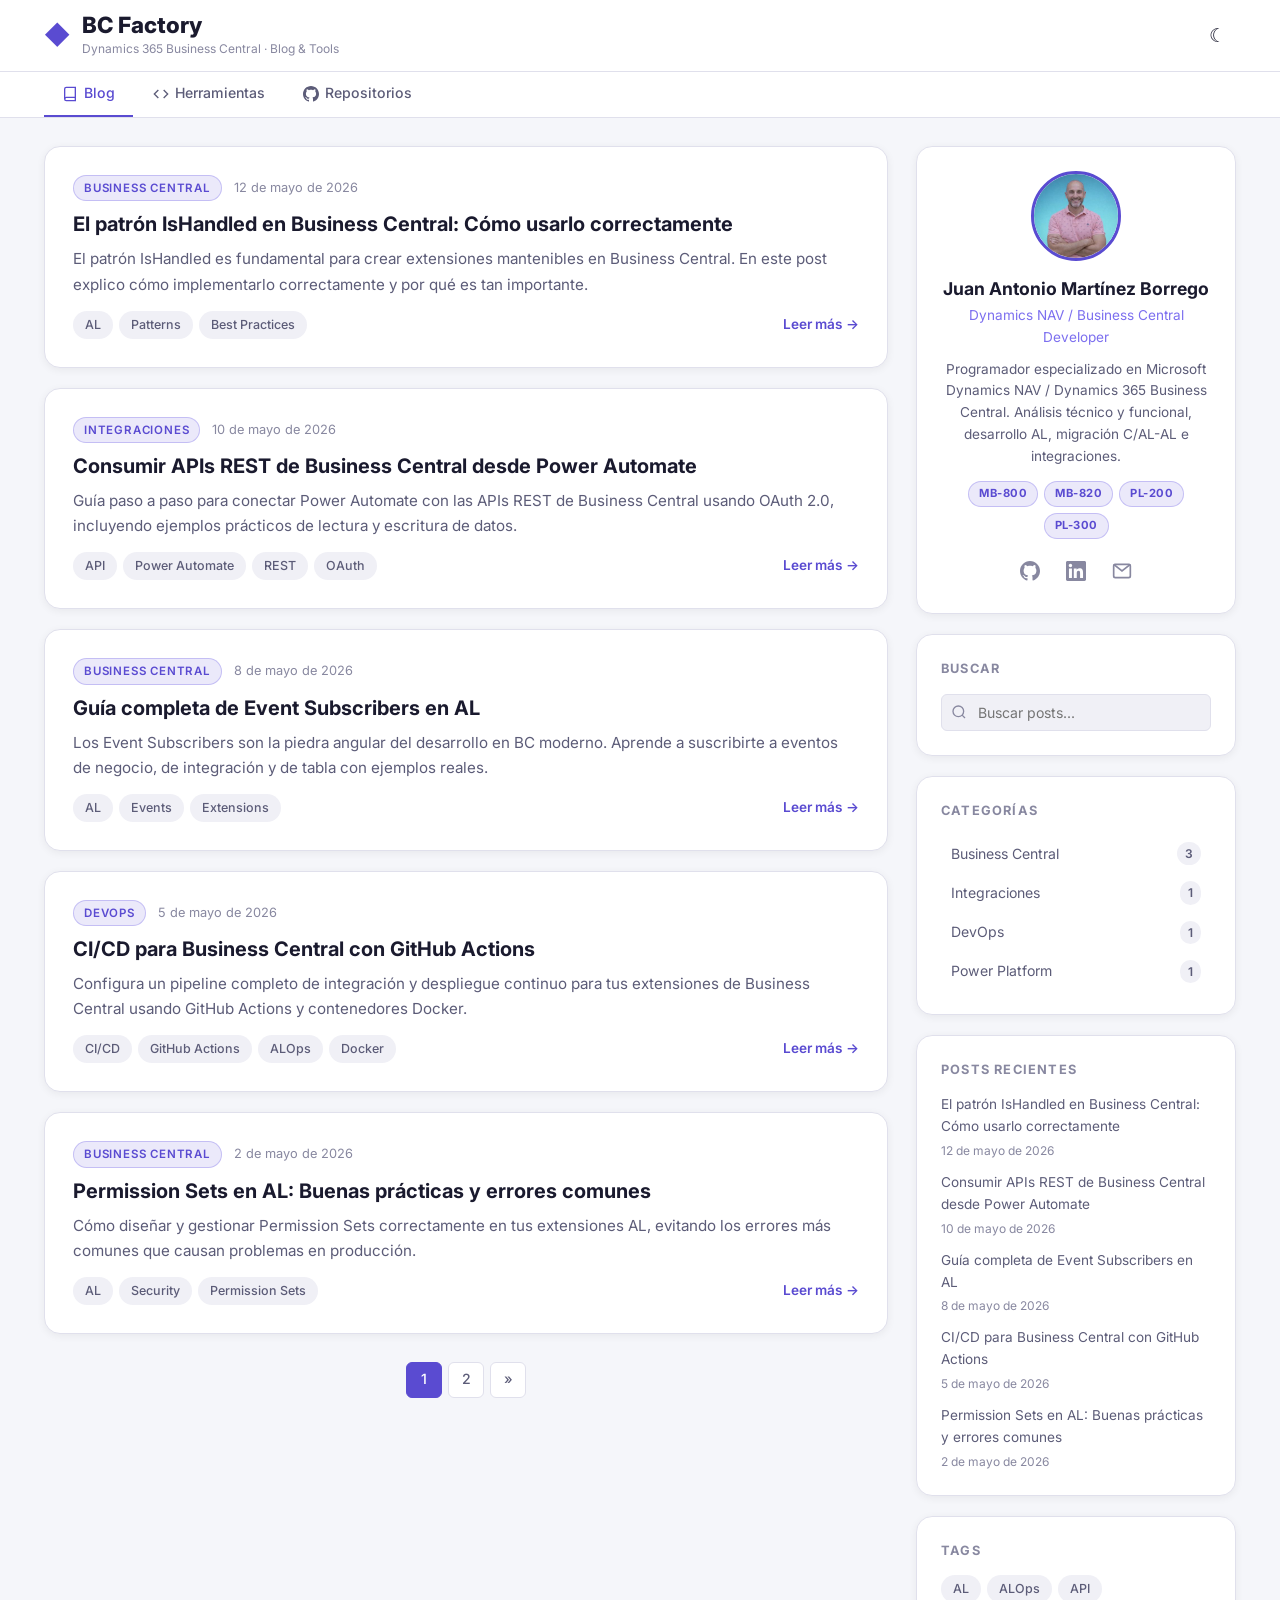
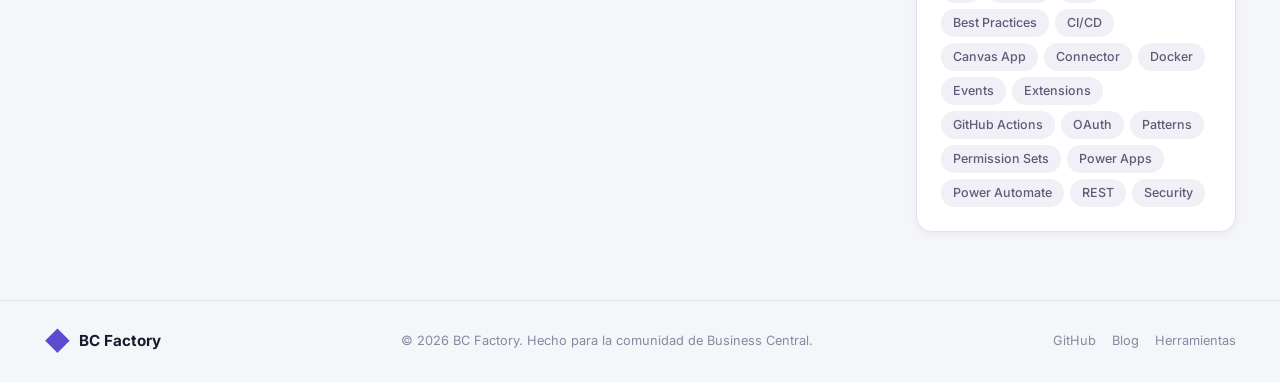
==== commit d4ffefc3: "Actualizar perfil con datos reales del CV, foto y LinkedIn Co-authored-by: Cursor <cursoragent@curso" ====
--- a/index.html
+++ b/index.html
@@ -68,19 +68,25 @@
                 <!-- Profile Card -->
                 <div class="sidebar-card profile-card">
                     <div class="profile-avatar">
-                        <div class="avatar-placeholder">JM</div>
+                        <img src="assets/profile.png" alt="Juan Antonio Martínez Borrego" class="avatar-img">
                     </div>
-                    <h3 class="profile-name">Juan Martínez</h3>
-                    <p class="profile-role">Business Central Developer</p>
-                    <p class="profile-bio">Desarrollador especializado en Microsoft Dynamics 365 Business Central. Extensiones AL, integraciones y Power Platform.</p>
+                    <h3 class="profile-name">Juan Antonio Martínez Borrego</h3>
+                    <p class="profile-role">Dynamics NAV / Business Central Developer</p>
+                    <p class="profile-bio">Programador especializado en Microsoft Dynamics NAV / Dynamics 365 Business Central. Análisis técnico y funcional, desarrollo AL, migración C/AL-AL e integraciones.</p>
+                    <div class="profile-certs">
+                        <span class="cert-badge" title="MB-800">MB-800</span>
+                        <span class="cert-badge" title="MB-820">MB-820</span>
+                        <span class="cert-badge" title="PL-200">PL-200</span>
+                        <span class="cert-badge" title="PL-300">PL-300</span>
+                    </div>
                     <div class="profile-links">
                         <a href="https://github.com/juanbo82" target="_blank" rel="noopener" class="profile-link" title="GitHub">
                             <svg viewBox="0 0 24 24" fill="currentColor" width="20" height="20"><path d="M12 0c-6.626 0-12 5.373-12 12 0 5.302 3.438 9.8 8.207 11.387.599.111.793-.261.793-.577v-2.234c-3.338.726-4.033-1.416-4.033-1.416-.546-1.387-1.333-1.756-1.333-1.756-1.089-.745.083-.729.083-.729 1.205.084 1.839 1.237 1.839 1.237 1.07 1.834 2.807 1.304 3.492.997.107-.775.418-1.305.762-1.604-2.665-.305-5.467-1.334-5.467-5.931 0-1.311.469-2.381 1.236-3.221-.124-.303-.535-1.524.117-3.176 0 0 1.008-.322 3.301 1.23.957-.266 1.983-.399 3.003-.404 1.02.005 2.047.138 3.006.404 2.291-1.552 3.297-1.23 3.297-1.23.653 1.653.242 2.874.118 3.176.77.84 1.235 1.911 1.235 3.221 0 4.609-2.807 5.624-5.479 5.921.43.372.823 1.102.823 2.222v3.293c0 .319.192.694.801.576 4.765-1.589 8.199-6.086 8.199-11.386 0-6.627-5.373-12-12-12z"/></svg>
                         </a>
-                        <a href="https://linkedin.com/in/tu-perfil" target="_blank" rel="noopener" class="profile-link" title="LinkedIn">
+                        <a href="https://www.linkedin.com/in/juan-antonio-mart%C3%ADnez-borrego/" target="_blank" rel="noopener" class="profile-link" title="LinkedIn">
                             <svg viewBox="0 0 24 24" fill="currentColor" width="20" height="20"><path d="M20.447 20.452h-3.554v-5.569c0-1.328-.027-3.037-1.852-3.037-1.853 0-2.136 1.445-2.136 2.939v5.667H9.351V9h3.414v1.561h.046c.477-.9 1.637-1.85 3.37-1.85 3.601 0 4.267 2.37 4.267 5.455v6.286zM5.337 7.433c-1.144 0-2.063-.926-2.063-2.065 0-1.138.92-2.063 2.063-2.063 1.14 0 2.064.925 2.064 2.063 0 1.139-.925 2.065-2.064 2.065zm1.782 13.019H3.555V9h3.564v11.452zM22.225 0H1.771C.792 0 0 .774 0 1.729v20.542C0 23.227.792 24 1.771 24h20.451C23.2 24 24 23.227 24 22.271V1.729C24 .774 23.2 0 22.222 0h.003z"/></svg>
                         </a>
-                        <a href="mailto:tu@email.com" class="profile-link" title="Email">
+                        <a href="mailto:juanbo82@gmail.com" class="profile-link" title="Email">
                             <svg viewBox="0 0 24 24" fill="none" stroke="currentColor" stroke-width="2" width="20" height="20"><rect x="2" y="4" width="20" height="16" rx="2"/><path d="M22 4l-10 8L2 4"/></svg>
                         </a>
                     </div>
--- a/css/styles.css
+++ b/css/styles.css
@@ -311,6 +311,30 @@
     font-size: 1.5rem; font-weight: 800;
     color: var(--accent);
     margin: 0 auto;
+}
+
+.avatar-img {
+    width: 90px; height: 90px;
+    border-radius: 50%;
+    object-fit: cover;
+    border: 3px solid var(--accent);
+    margin: 0 auto;
+}
+
+.profile-certs {
+    display: flex; justify-content: center; flex-wrap: wrap; gap: 6px;
+    margin-bottom: 14px;
+}
+
+.cert-badge {
+    padding: 3px 10px;
+    border-radius: 100px;
+    font-size: 0.7rem;
+    font-weight: 700;
+    letter-spacing: 0.5px;
+    background: var(--accent-glow);
+    color: var(--accent);
+    border: 1px solid rgba(108, 92, 231, 0.3);
 }
 
 .profile-name { font-size: 1.1rem; font-weight: 700; margin-bottom: 2px; }
